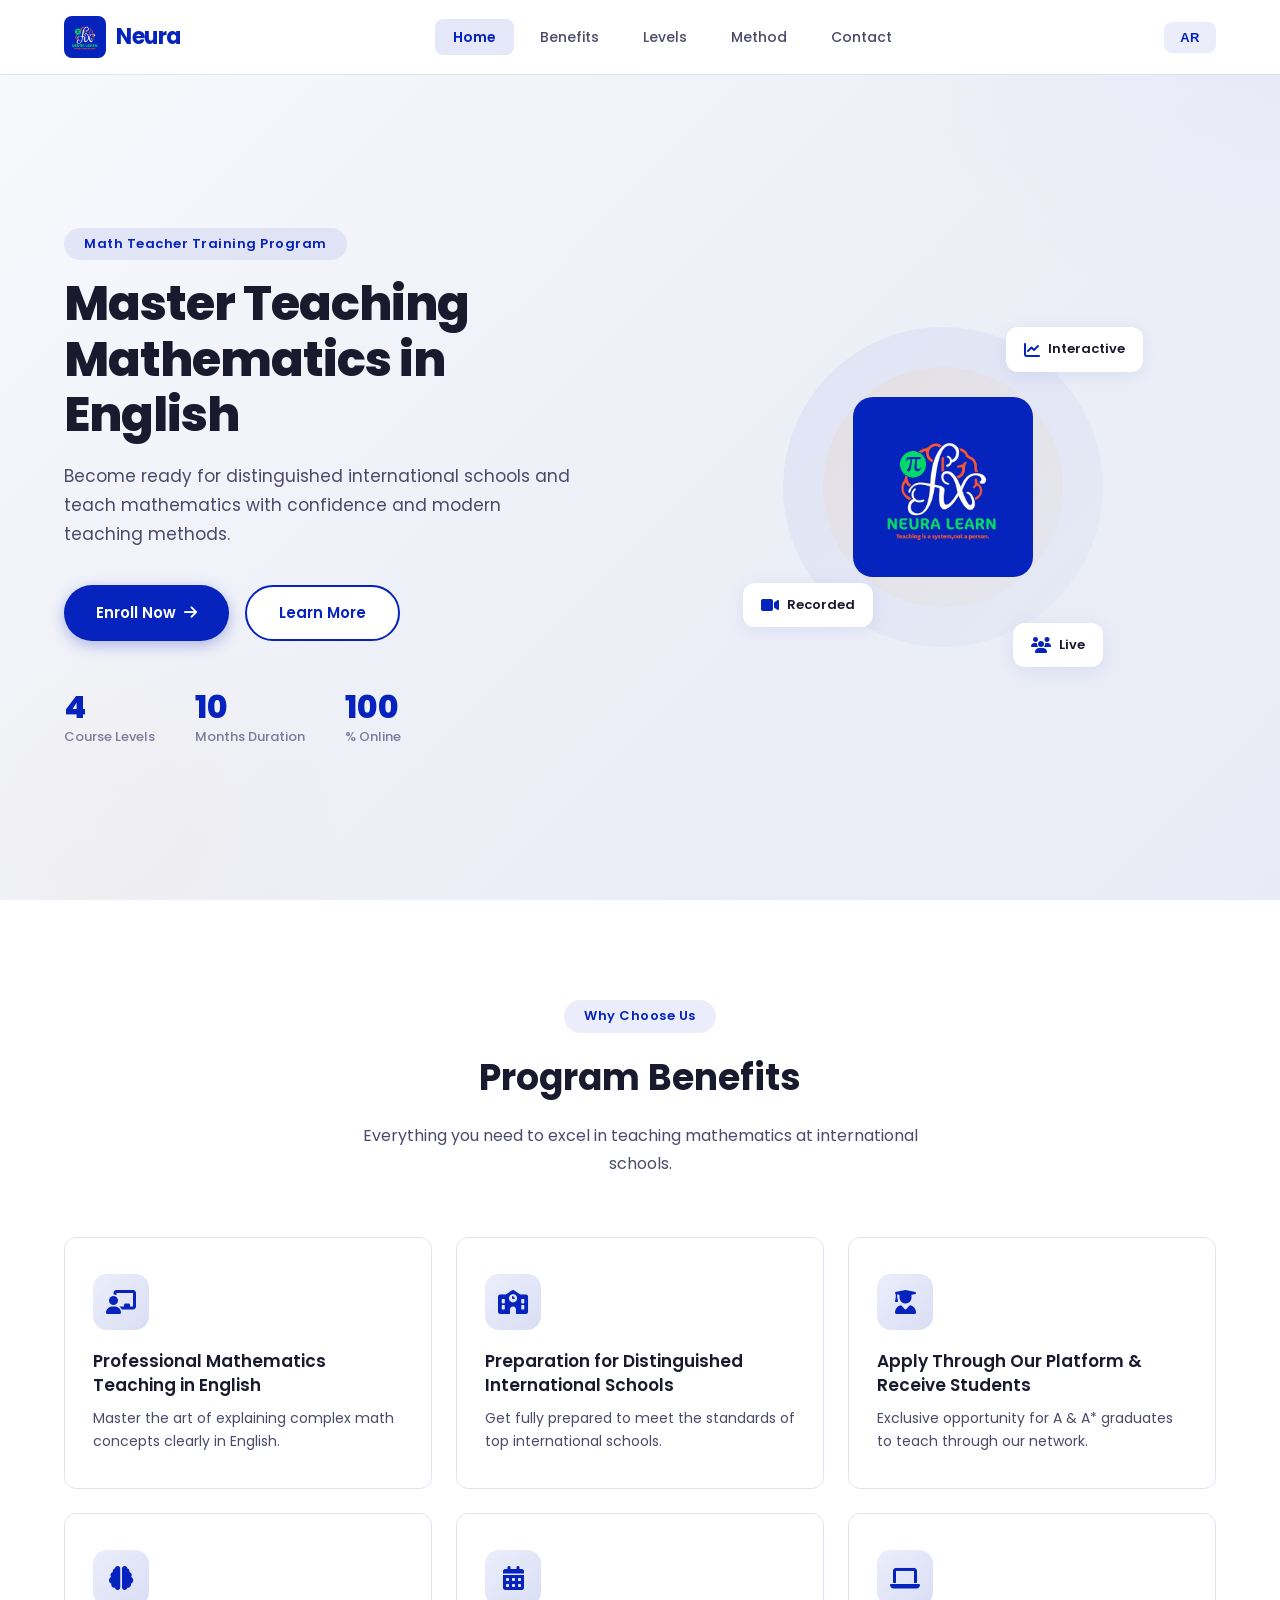
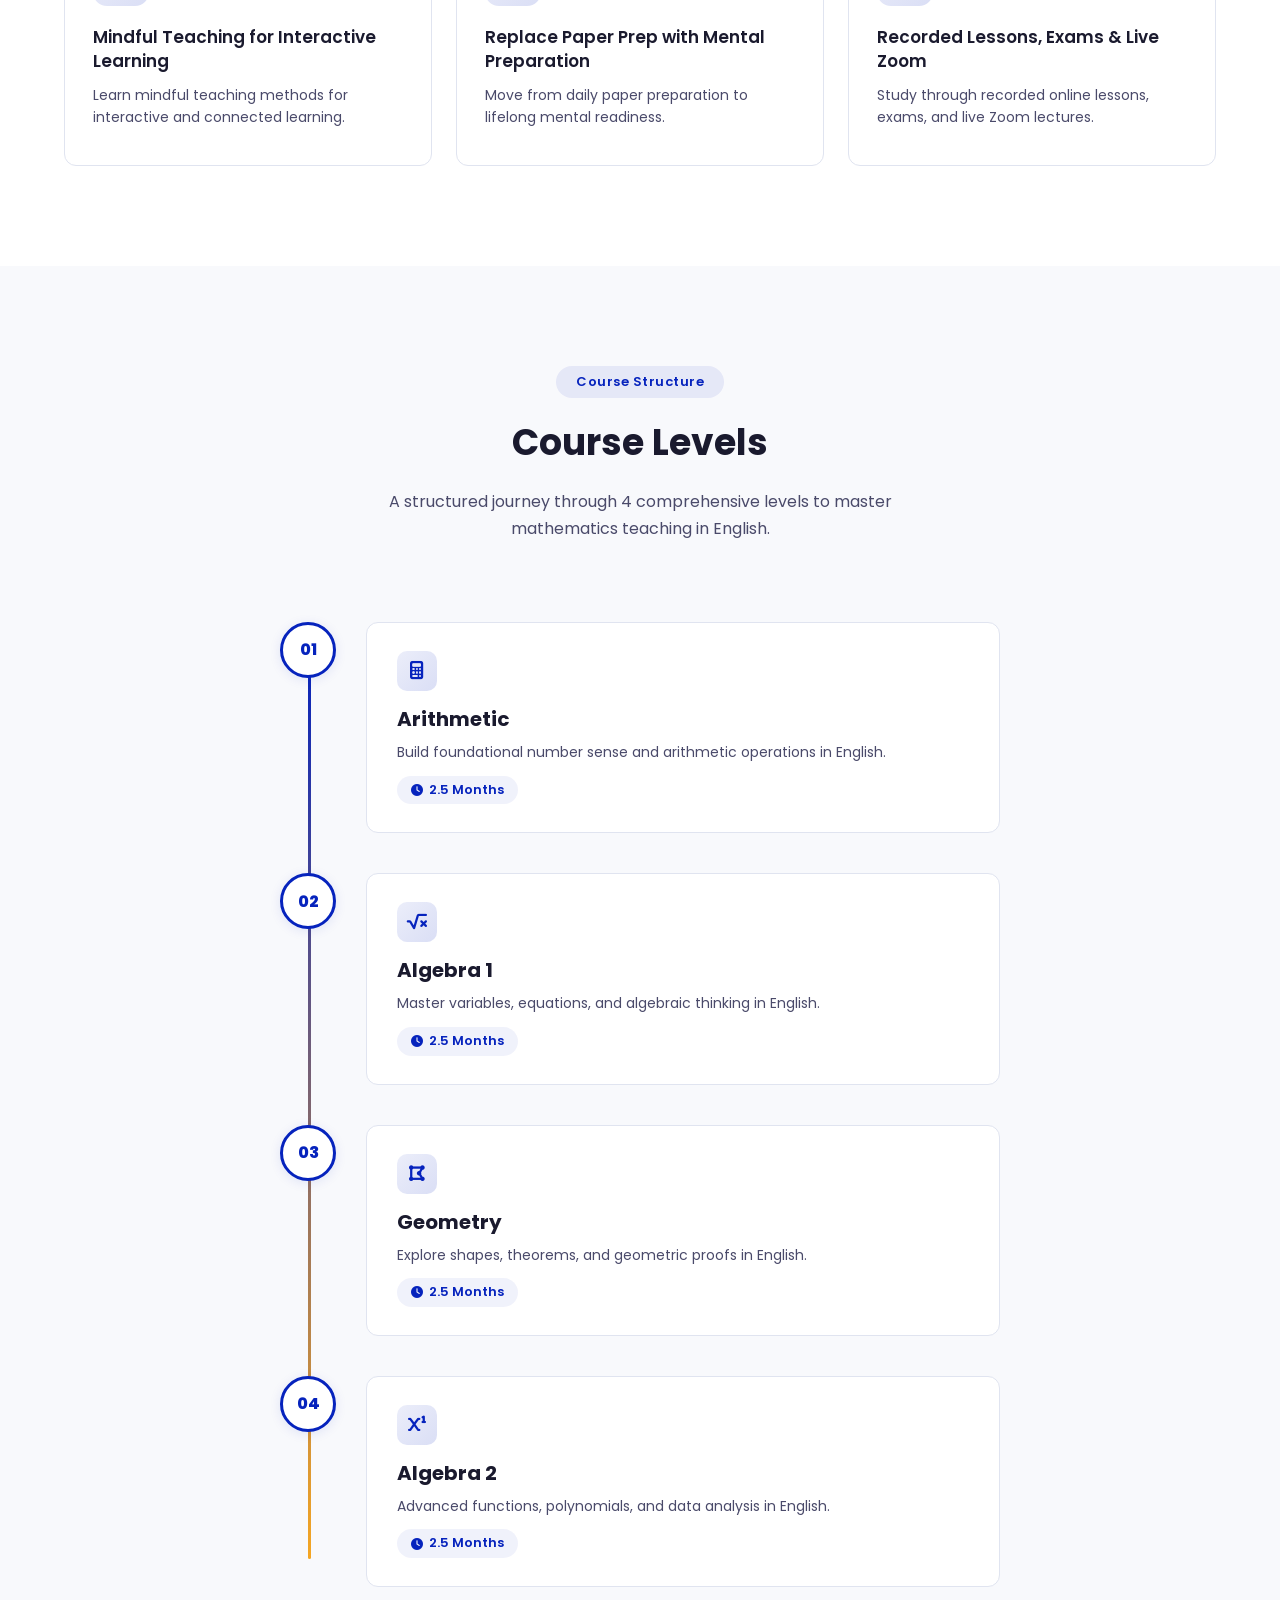
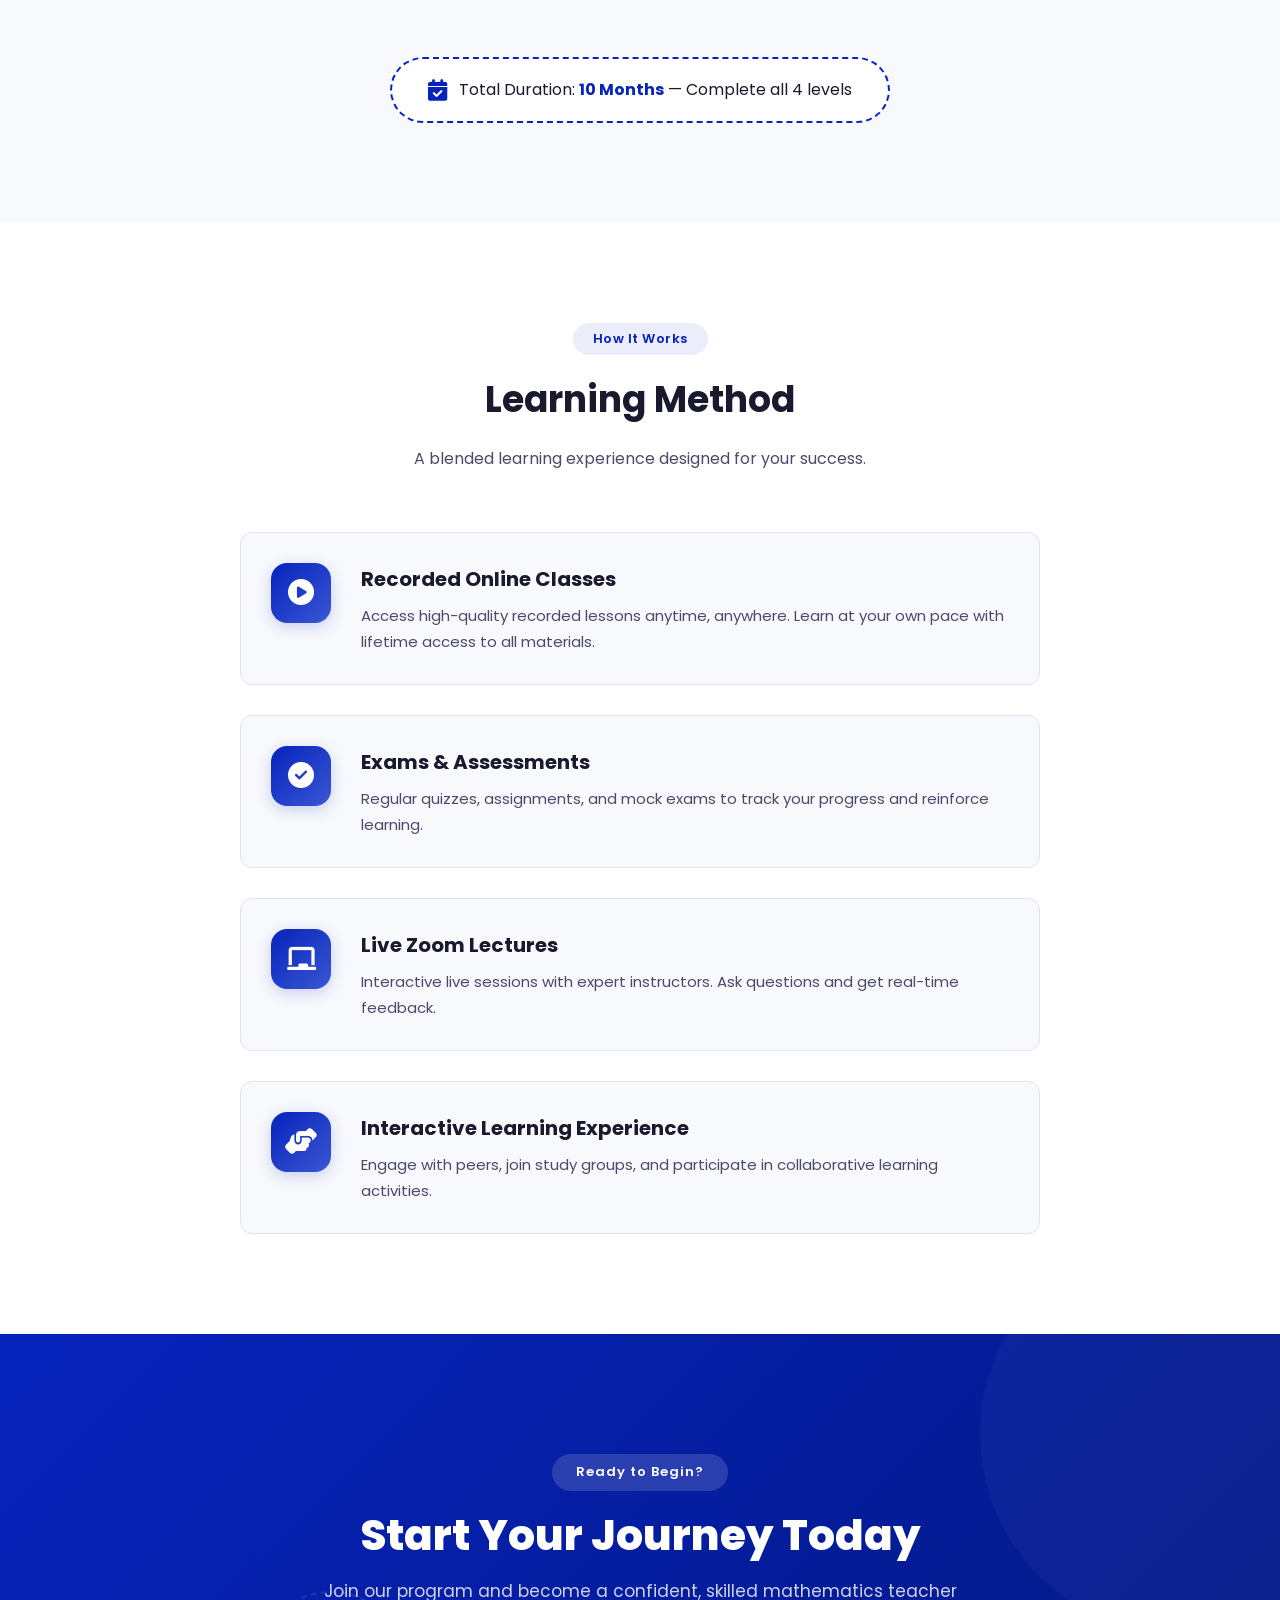
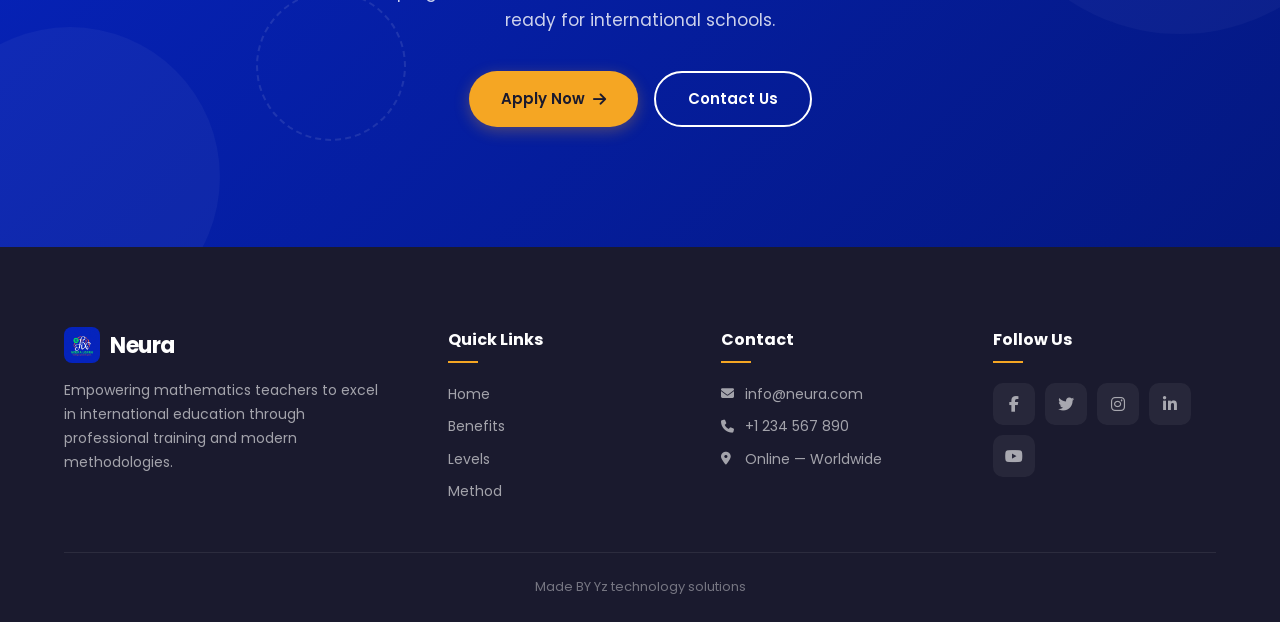
==== index.html @ 3b9a9324 "first commit" ====
<!DOCTYPE html>
<html lang="en" dir="ltr">
<head>
  <meta charset="UTF-8">
  <meta name="viewport" content="width=device-width, initial-scale=1.0">
  <meta name="description" content="Neura - Master Teaching Mathematics in English. Join our professional training program for mathematics teachers.">
  <title>Neura — Master Teaching Mathematics in English</title>
  <link rel="icon" href="images/logo_with_background.jpeg" type="image/jpeg">

  <link rel="stylesheet" href="https://cdnjs.cloudflare.com/ajax/libs/font-awesome/6.5.1/css/all.min.css">
  <link rel="stylesheet" href="css/style.css">
  <link rel="stylesheet" href="navbar/navbar.css">
  <link rel="stylesheet" href="hero/hero.css">
  <link rel="stylesheet" href="benefits/benefits.css">
  <link rel="stylesheet" href="levels/levels.css">
  <link rel="stylesheet" href="method/method.css">
  <link rel="stylesheet" href="cta/cta.css">
  <link rel="stylesheet" href="footer/footer.css">
</head>
<body>
  <div id="section-navbar"></div>
  <div id="section-hero"></div>
  <div id="section-benefits"></div>
  <div id="section-levels"></div>
  <div id="section-method"></div>
  <div id="section-cta"></div>
  <div id="section-footer"></div>

  <script src="navbar/navbar.js"></script>
  <script src="hero/hero.js"></script>
  <script src="benefits/benefits.js"></script>
  <script src="levels/levels.js"></script>
  <script src="method/method.js"></script>
  <script src="cta/cta.js"></script>
  <script src="footer/footer.js"></script>
  <script src="js/script.js"></script>
</body>
</html>
---- css/style.css ----
@import url('https://fonts.googleapis.com/css2?family=Poppins:wght@300;400;500;600;700;800&family=Tajawal:wght@300;400;500;700;800&display=swap');

:root {
  --primary: #0623bd;
  --primary-light: #3a57d4;
  --primary-dark: #041880;
  --accent: #f5a623;
  --accent-hover: #e09515;
  --white: #ffffff;
  --bg-light: #f8f9fc;
  --bg-section: #f0f2f8;
  --text-dark: #1a1a2e;
  --text-gray: #4a4a6a;
  --text-light: #7a7a9a;
  --border: #e0e4f0;
  --shadow: 0 4px 20px rgba(6, 35, 189, 0.08);
  --shadow-hover: 0 8px 40px rgba(6, 35, 189, 0.15);
  --radius: 12px;
  --radius-lg: 20px;
  --transition: 0.3s cubic-bezier(0.4, 0, 0.2, 1);
  --max-width: 1200px;
  --nav-height: 75px;
}

*, *::before, *::after {
  margin: 0;
  padding: 0;
  box-sizing: border-box;
}

html {
  scroll-behavior: smooth;
  scroll-padding-top: var(--nav-height);
}

body {
  font-family: 'Poppins', 'Tajawal', sans-serif;
  color: var(--text-dark);
  background: var(--white);
  line-height: 1.6;
  overflow-x: hidden;
}

body.lang-arabic {
  font-family: 'Tajawal', 'Poppins', sans-serif;
}

a {
  text-decoration: none;
  color: inherit;
  transition: var(--transition);
}

img {
  max-width: 100%;
  height: auto;
  display: block;
}

ul { list-style: none; }

.container {
  width: 100%;
  max-width: var(--max-width);
  margin: 0 auto;
  padding: 0 24px;
}

.section-padding {
  padding: 100px 0;
}

body:not(.lang-arabic) .lang-ar {
  display: none !important;
}
body.lang-arabic .lang-en {
  display: none !important;
}
body.lang-arabic {
  font-family: 'Tajawal', 'Poppins', sans-serif;
}
body.lang-arabic .lang-en {
  display: none !important;
}

.btn {
  display: inline-flex;
  align-items: center;
  justify-content: center;
  gap: 8px;
  padding: 14px 32px;
  border-radius: 50px;
  font-weight: 600;
  font-size: 15px;
  border: none;
  cursor: pointer;
  transition: var(--transition);
  white-space: nowrap;
}

body.lang-arabic .btn {
  font-family: 'Tajawal', sans-serif;
}

.btn-primary {
  background: var(--primary);
  color: var(--white);
  box-shadow: 0 4px 15px rgba(6, 35, 189, 0.3);
}

.btn-primary:hover {
  background: var(--primary-dark);
  transform: translateY(-2px);
  box-shadow: 0 6px 25px rgba(6, 35, 189, 0.4);
}

.btn-secondary {
  background: var(--white);
  color: var(--primary);
  border: 2px solid var(--primary);
}

.btn-secondary:hover {
  background: var(--primary);
  color: var(--white);
  transform: translateY(-2px);
}

.btn-accent {
  background: var(--accent);
  color: var(--text-dark);
  box-shadow: 0 4px 15px rgba(245, 166, 35, 0.3);
}

.btn-accent:hover {
  background: var(--accent-hover);
  transform: translateY(-2px);
  box-shadow: 0 6px 25px rgba(245, 166, 35, 0.4);
}

.btn-outline-white {
  background: transparent;
  color: var(--white);
  border: 2px solid var(--white);
}

.btn-outline-white:hover {
  background: var(--white);
  color: var(--primary);
}

.section-header {
  text-align: center;
  margin-bottom: 60px;
}

.section-header h2 {
  font-size: 36px;
  font-weight: 700;
  color: var(--text-dark);
  margin-bottom: 16px;
}

body.lang-arabic .section-header h2 {
  font-family: 'Tajawal', sans-serif;
  font-weight: 700;
}

.section-header p {
  font-size: 16px;
  color: var(--text-gray);
  max-width: 600px;
  margin: 0 auto;
  line-height: 1.7;
}

.section-badge {
  display: inline-block;
  background: rgba(6, 35, 189, 0.08);
  color: var(--primary);
  padding: 6px 20px;
  border-radius: 50px;
  font-size: 13px;
  font-weight: 600;
  margin-bottom: 16px;
  letter-spacing: 0.5px;
}

body.lang-arabic .section-badge {
  letter-spacing: 0;
}

@keyframes fadeInUp {
  from { opacity: 0; transform: translateY(40px); }
  to { opacity: 1; transform: translateY(0); }
}

@keyframes fadeInLeft {
  from { opacity: 0; transform: translateX(-40px); }
  to { opacity: 1; transform: translateX(0); }
}

@keyframes fadeInRight {
  from { opacity: 0; transform: translateX(40px); }
  to { opacity: 1; transform: translateX(0); }
}

@keyframes scaleIn {
  from { opacity: 0; transform: scale(0.9); }
  to { opacity: 1; transform: scale(1); }
}

@keyframes floatUp {
  0%, 100% { transform: translateY(0); }
  50% { transform: translateY(-15px); }
}

[data-animate] {
  opacity: 0;
  transform: translateY(40px);
  transition: opacity 0.6s ease, transform 0.6s ease;
}

[data-animate].visible {
  opacity: 1;
  transform: translateY(0);
}

[data-animate="fade-left"] {
  transform: translateX(-40px);
}

[data-animate="fade-left"].visible {
  transform: translateX(0);
}

[data-animate="fade-right"] {
  transform: translateX(40px);
}

[data-animate="fade-right"].visible {
  transform: translateX(0);
}

[data-animate="scale"] {
  transform: scale(0.9);
}

[data-animate="scale"].visible {
  transform: scale(1);
}

body.lang-arabic {
  text-align: right;
}

body.lang-arabic .section-header p {
  margin: 0 auto;
}

@media (max-width: 768px) {
  .section-padding { padding: 70px 0; }
  .section-header { margin-bottom: 40px; }
  .section-header h2 { font-size: 28px; }
  .section-header p { font-size: 14px; }
  .container { padding: 0 20px; }
  .btn { padding: 12px 24px; font-size: 14px; }
}

@media (max-width: 480px) {
  .section-padding { padding: 50px 0; }
  .section-header h2 { font-size: 24px; }
  .section-header { margin-bottom: 30px; }
  .container { padding: 0 16px; }
}
---- navbar/navbar.css ----
.navbar {
  position: fixed;
  top: 0;
  left: 0;
  right: 0;
  height: var(--nav-height);
  background: rgba(255, 255, 255, 0.97);
  backdrop-filter: blur(10px);
  -webkit-backdrop-filter: blur(10px);
  border-bottom: 1px solid var(--border);
  z-index: 1000;
  transition: var(--transition);
}

.navbar.scrolled {
  box-shadow: 0 2px 20px rgba(6, 35, 189, 0.08);
}

.nav-container {
  display: flex;
  align-items: center;
  justify-content: space-between;
  height: 100%;
}

.nav-logo {
  display: flex;
  align-items: center;
  gap: 10px;
  text-decoration: none;
}

.nav-logo-img {
  height: 42px;
  width: auto;
  border-radius: 8px;
}

.nav-logo-text {
  font-size: 22px;
  font-weight: 700;
  color: var(--primary);
  letter-spacing: -0.5px;
}

body.lang-arabic .nav-logo-text {
  font-family: 'Tajawal', sans-serif;
  font-weight: 800;
  letter-spacing: 0;
}

.nav-links {
  display: flex;
  align-items: center;
  gap: 8px;
}

.nav-links a {
  padding: 8px 18px;
  border-radius: 8px;
  font-size: 14px;
  font-weight: 500;
  color: var(--text-gray);
  transition: var(--transition);
}

.nav-links a:hover {
  color: var(--primary);
  background: rgba(6, 35, 189, 0.06);
}

.nav-links a.active {
  color: var(--primary);
  background: rgba(6, 35, 189, 0.1);
  font-weight: 600;
}

.nav-actions {
  display: flex;
  align-items: center;
  gap: 12px;
}

.lang-btn {
  background: rgba(6, 35, 189, 0.08);
  border: none;
  padding: 8px 16px;
  border-radius: 8px;
  font-size: 13px;
  font-weight: 700;
  color: var(--primary);
  cursor: pointer;
  transition: var(--transition);
  letter-spacing: 0.5px;
}

.lang-btn:hover {
  background: rgba(6, 35, 189, 0.15);
  transform: scale(1.05);
}

.hamburger {
  display: none;
  flex-direction: column;
  gap: 5px;
  background: none;
  border: none;
  cursor: pointer;
  padding: 8px;
}

.hamburger span {
  display: block;
  width: 24px;
  height: 2.5px;
  background: var(--text-dark);
  border-radius: 2px;
  transition: var(--transition);
}

.hamburger.active span:nth-child(1) {
  transform: rotate(45deg) translate(5px, 5px);
}

.hamburger.active span:nth-child(2) {
  opacity: 0;
}

.hamburger.active span:nth-child(3) {
  transform: rotate(-45deg) translate(5px, -5px);
}

.nav-lang-mobile {
  display: none;
}

@media (min-width: 769px) {
  .nav-lang-mobile { display: none !important; }
}

body.no-scroll {
  overflow: hidden;
}

@media (max-width: 768px) {
  .nav-links {
    position: fixed;
    top: var(--nav-height);
    left: 0;
    right: 0;
    bottom: 0;
    background: rgba(255, 255, 255, 0.98);
    backdrop-filter: blur(20px);
    flex-direction: column;
    justify-content: flex-start;
    padding: 40px 24px;
    gap: 4px;
    transform: translateX(100%);
    opacity: 0;
    transition: transform 0.4s ease, opacity 0.4s ease;
    z-index: 999;
  }

  body.lang-arabic .nav-links {
    transform: translateX(-100%);
  }

  .nav-links.active {
    transform: translateX(0);
    opacity: 1;
  }

  .nav-links a {
    font-size: 18px;
    padding: 14px 20px;
    width: 100%;
    text-align: center;
    border-radius: 12px;
  }

  body.lang-arabic .nav-links a {
    text-align: center;
  }

  .hamburger {
    display: flex;
  }

  .nav-lang-mobile {
    display: block;
    margin-top: 20px;
    width: 100%;
    text-align: center;
  }

  .nav-lang-mobile .lang-btn {
    width: 80px;
    padding: 12px;
    font-size: 15px;
  }

  .nav-actions > .lang-btn {
    display: none;
  }
}

@media (max-width: 480px) {
  .nav-logo-img {
    height: 34px;
    border-radius: 6px;
  }

  .nav-logo-text {
    font-size: 18px;
  }
}
---- hero/hero.css ----
.hero {
  min-height: 100vh;
  display: flex;
  align-items: center;
  padding-top: var(--nav-height);
  background: linear-gradient(135deg, #f8f9fc 0%, #eef0f8 50%, #e8ebf5 100%);
  position: relative;
  overflow: hidden;
}

.hero::before {
  content: '';
  position: absolute;
  top: -50%;
  right: -30%;
  width: 800px;
  height: 800px;
  background: radial-gradient(circle, rgba(6, 35, 189, 0.03) 0%, transparent 70%);
  border-radius: 50%;
  pointer-events: none;
}

.hero::after {
  content: '';
  position: absolute;
  bottom: -20%;
  left: -10%;
  width: 500px;
  height: 500px;
  background: radial-gradient(circle, rgba(245, 166, 35, 0.04) 0%, transparent 70%);
  border-radius: 50%;
  pointer-events: none;
}

.hero-container {
  display: grid;
  grid-template-columns: 1fr 1fr;
  gap: 60px;
  align-items: center;
  position: relative;
  z-index: 1;
}

.hero-content {
  padding: 40px 0;
}

.hero-title {
  font-size: 48px;
  font-weight: 800;
  line-height: 1.15;
  color: var(--text-dark);
  margin-bottom: 20px;
  letter-spacing: -1px;
}

body.lang-arabic .hero-title {
  font-family: 'Tajawal', sans-serif;
  font-weight: 800;
  letter-spacing: 0;
  line-height: 1.3;
}

.hero-subtitle {
  font-size: 17px;
  line-height: 1.7;
  color: var(--text-gray);
  margin-bottom: 36px;
  max-width: 520px;
}

body.lang-arabic .hero-subtitle {
  font-family: 'Tajawal', sans-serif;
}

.hero-buttons {
  display: flex;
  gap: 16px;
  flex-wrap: wrap;
  margin-bottom: 50px;
}

.hero-stats {
  display: flex;
  gap: 40px;
}

.hero-stat {
  display: flex;
  flex-direction: column;
}

.hero-stat-number {
  font-size: 32px;
  font-weight: 800;
  color: var(--primary);
  line-height: 1;
}

.hero-stat-label {
  font-size: 13px;
  color: var(--text-light);
  margin-top: 4px;
  font-weight: 500;
}

.hero-visual {
  display: flex;
  justify-content: center;
  align-items: center;
}

.hero-image-wrapper {
  position: relative;
  width: 400px;
  height: 400px;
  display: flex;
  align-items: center;
  justify-content: center;
}

.hero-main-logo {
  width: 180px;
  height: auto;
  animation: floatUp 5s ease-in-out infinite;
  z-index: 2;
  position: relative;
  border-radius: 20px;
}

.hero-shape {
  position: absolute;
  border-radius: 50%;
  z-index: 1;
}

.hero-shape-1 {
  width: 320px;
  height: 320px;
  background: linear-gradient(135deg, rgba(6, 35, 189, 0.06), rgba(6, 35, 189, 0.02));
  animation: floatUp 6s ease-in-out infinite;
}

.hero-shape-2 {
  width: 240px;
  height: 240px;
  background: linear-gradient(135deg, rgba(245, 166, 35, 0.08), rgba(245, 166, 35, 0.03));
  animation: floatUp 7s ease-in-out infinite 0.5s;
}

.hero-shape-3 {
  width: 160px;
  height: 160px;
  border: 2px dashed rgba(6, 35, 189, 0.1);
  animation: floatUp 8s ease-in-out infinite 1s;
}

.hero-card {
  position: absolute;
  background: var(--white);
  padding: 12px 18px;
  border-radius: 12px;
  box-shadow: 0 4px 20px rgba(6, 35, 189, 0.08);
  display: flex;
  align-items: center;
  gap: 8px;
  font-size: 13px;
  font-weight: 600;
  color: var(--text-dark);
  animation: floatUp 4s ease-in-out infinite;
  z-index: 3;
  white-space: nowrap;
}

.hero-card i {
  font-size: 16px;
  color: var(--primary);
}

.hero-card-1 {
  top: 10%;
  right: 0;
  animation-delay: 0s;
}

.hero-card-2 {
  bottom: 15%;
  left: 0;
  animation-delay: 0.8s;
}

.hero-card-3 {
  bottom: 5%;
  right: 10%;
  animation-delay: 1.6s;
}

body.lang-arabic .hero-card-1 {
  right: auto;
  left: 0;
}

body.lang-arabic .hero-card-2 {
  left: auto;
  right: 0;
}

body.lang-arabic .hero-card-3 {
  right: auto;
  left: 10%;
}

@media (max-width: 1024px) {
  .hero-title { font-size: 40px; }
  .hero-container { gap: 40px; }
  .hero-image-wrapper { width: 320px; height: 320px; }
  .hero-main-logo { width: 140px; border-radius: 16px; }
  .hero-shape-1 { width: 260px; height: 260px; }
  .hero-shape-2 { width: 200px; height: 200px; }
}

@media (max-width: 768px) {
  .hero-container {
    grid-template-columns: 1fr;
    text-align: center;
    gap: 30px;
    padding-top: 30px;
  }

  body.lang-arabic .hero-container {
    text-align: center;
  }

  .hero-content { padding: 20px 0; }

  .hero-title {
    font-size: 32px;
  }

  .hero-subtitle {
    max-width: 100%;
    font-size: 15px;
  }

  .hero-buttons {
    justify-content: center;
  }

  .hero-stats {
    justify-content: center;
    gap: 30px;
  }

  .hero-visual {
    order: -1;
  }

  .hero-image-wrapper {
    width: 260px;
    height: 260px;
  }

  .hero-main-logo {
    width: 100px;
    border-radius: 14px;
  }

  .hero-shape-1 { width: 220px; height: 220px; }
  .hero-shape-2 { width: 160px; height: 160px; }
  .hero-shape-3 { width: 120px; height: 120px; }

  .hero-card { font-size: 11px; padding: 8px 14px; }
  .hero-card-1 { top: 5%; right: -10px; }
  .hero-card-2 { bottom: 10%; left: -10px; }
  .hero-card-3 { bottom: 0; right: 5%; }

  body.lang-arabic .hero-card-1 { right: auto; left: -10px; }
  body.lang-arabic .hero-card-2 { left: auto; right: -10px; }
}

@media (max-width: 480px) {
  .hero-title { font-size: 26px; }
  .hero-subtitle { font-size: 14px; }
  .hero-buttons { flex-direction: column; align-items: center; }
  .hero-buttons .btn { width: 100%; max-width: 280px; }
  .hero-stats { gap: 20px; }
  .hero-stat-number { font-size: 24px; }
  .hero-stat-label { font-size: 11px; }
  .hero-image-wrapper { width: 200px; height: 200px; }
  .hero-main-logo { width: 80px; border-radius: 12px; }
  .hero-shape-1 { width: 170px; height: 170px; }
  .hero-shape-2 { width: 130px; height: 130px; }
  .hero-card { display: none; }
}
---- benefits/benefits.css ----
.benefits {
  background: var(--white);
  position: relative;
}

.benefits-grid {
  display: grid;
  grid-template-columns: repeat(3, 1fr);
  gap: 24px;
}

.benefit-card {
  background: var(--white);
  border: 1px solid var(--border);
  border-radius: var(--radius);
  padding: 36px 28px;
  transition: var(--transition);
  position: relative;
  overflow: hidden;
}

.benefit-card::before {
  content: '';
  position: absolute;
  top: 0;
  left: 0;
  right: 0;
  height: 3px;
  background: linear-gradient(90deg, var(--primary), var(--accent));
  transform: scaleX(0);
  transform-origin: left;
  transition: transform 0.4s ease;
}

body.lang-arabic .benefit-card::before {
  transform-origin: right;
}

.benefit-card:hover::before {
  transform: scaleX(1);
}

.benefit-card:hover {
  transform: translateY(-6px);
  box-shadow: var(--shadow-hover);
  border-color: transparent;
}

.benefit-icon {
  width: 56px;
  height: 56px;
  background: linear-gradient(135deg, rgba(6, 35, 189, 0.08), rgba(6, 35, 189, 0.15));
  border-radius: 14px;
  display: flex;
  align-items: center;
  justify-content: center;
  margin-bottom: 20px;
  font-size: 24px;
  color: var(--primary);
  transition: var(--transition);
}

.benefit-card:hover .benefit-icon {
  background: var(--primary);
  color: var(--white);
  transform: scale(1.05) rotate(-5deg);
}

.benefit-card h3 {
  font-size: 17px;
  font-weight: 600;
  color: var(--text-dark);
  margin-bottom: 10px;
  line-height: 1.4;
}

body.lang-arabic .benefit-card h3 {
  font-family: 'Tajawal', sans-serif;
  font-weight: 700;
}

.benefit-card p {
  font-size: 14px;
  line-height: 1.6;
  color: var(--text-gray);
}

body.lang-arabic .benefit-card p {
  font-family: 'Tajawal', sans-serif;
}

@media (max-width: 1024px) {
  .benefits-grid {
    grid-template-columns: repeat(2, 1fr);
  }
}

@media (max-width: 768px) {
  .benefits-grid {
    grid-template-columns: 1fr;
    max-width: 450px;
    margin: 0 auto;
  }

  .benefit-card {
    padding: 28px 22px;
  }
}

@media (max-width: 480px) {
  .benefit-card h3 { font-size: 15px; }
  .benefit-card p { font-size: 13px; }
}
---- levels/levels.css ----
.levels {
  background: var(--bg-light);
  position: relative;
}

.levels-timeline {
  position: relative;
  max-width: 720px;
  margin: 0 auto;
  padding: 20px 0;
}

.levels-timeline::before {
  content: '';
  position: absolute;
  left: 28px;
  top: 48px;
  bottom: 48px;
  width: 3px;
  background: linear-gradient(180deg, var(--primary), var(--accent));
  border-radius: 2px;
  z-index: 1;
}

body.lang-arabic .levels-timeline::before {
  left: auto;
  right: 28px;
}

.level-item {
  display: flex;
  gap: 30px;
  margin-bottom: 40px;
  position: relative;
  align-items: flex-start;
  z-index: 2;
}

.level-item:last-child {
  margin-bottom: 0;
}

.level-number {
  width: 56px;
  height: 56px;
  min-width: 56px;
  background: var(--white);
  border: 3px solid var(--primary);
  border-radius: 50%;
  display: flex;
  align-items: center;
  justify-content: center;
  font-size: 16px;
  font-weight: 800;
  color: var(--primary);
  box-shadow: 0 2px 12px rgba(6, 35, 189, 0.1);
  transition: var(--transition);
  position: relative;
  z-index: 3;
}

.level-item:hover .level-number {
  background: var(--primary);
  color: var(--white);
  box-shadow: 0 0 0 6px rgba(6, 35, 189, 0.1), 0 4px 20px rgba(6, 35, 189, 0.2);
  transform: scale(1.08);
}

.level-content {
  flex: 1;
  background: var(--white);
  border: 1px solid var(--border);
  border-radius: var(--radius);
  padding: 28px 30px;
  transition: var(--transition);
}

.level-content:hover {
  transform: translateY(-3px);
  box-shadow: var(--shadow-hover);
  border-color: transparent;
}

.level-icon {
  width: 40px;
  height: 40px;
  background: linear-gradient(135deg, rgba(6, 35, 189, 0.08), rgba(6, 35, 189, 0.15));
  border-radius: 10px;
  display: flex;
  align-items: center;
  justify-content: center;
  font-size: 18px;
  color: var(--primary);
  margin-bottom: 12px;
}

.level-content h3 {
  font-size: 20px;
  font-weight: 700;
  color: var(--text-dark);
  margin-bottom: 6px;
}

body.lang-arabic .level-content h3 {
  font-family: 'Tajawal', sans-serif;
  font-weight: 700;
}

.level-content p {
  font-size: 14px;
  color: var(--text-gray);
  line-height: 1.6;
  margin-bottom: 12px;
}

body.lang-arabic .level-content p {
  font-family: 'Tajawal', sans-serif;
}

.level-duration {
  display: inline-flex;
  align-items: center;
  gap: 6px;
  background: rgba(6, 35, 189, 0.06);
  padding: 4px 14px;
  border-radius: 50px;
  font-size: 13px;
  font-weight: 600;
  color: var(--primary);
}

.level-duration i {
  font-size: 12px;
}

.levels-total {
  text-align: center;
  margin-top: 50px;
}

.levels-total-inner {
  display: inline-flex;
  align-items: center;
  gap: 12px;
  background: var(--white);
  border: 2px dashed var(--primary);
  padding: 18px 36px;
  border-radius: 50px;
  font-size: 16px;
  color: var(--text-dark);
}

body.lang-arabic .levels-total-inner {
  font-family: 'Tajawal', sans-serif;
}

.levels-total-inner i {
  font-size: 22px;
  color: var(--primary);
}

.levels-total-inner strong {
  color: var(--primary);
}

@media (max-width: 768px) {
  .levels-timeline::before {
    left: 22px;
    top: 42px;
    bottom: 42px;
  }

  body.lang-arabic .levels-timeline::before {
    left: auto;
    right: 22px;
  }

  .level-item {
    gap: 20px;
  }

  .level-number {
    width: 44px;
    height: 44px;
    min-width: 44px;
    font-size: 13px;
  }

  .level-content {
    padding: 20px;
  }

  .level-content h3 {
    font-size: 17px;
  }

  .levels-total-inner {
    padding: 14px 24px;
    font-size: 14px;
    flex-direction: column;
    border-radius: var(--radius);
    text-align: center;
  }
}

@media (max-width: 480px) {
  .levels-timeline {
    max-width: 100%;
  }

  .levels-timeline::before {
    left: 18px;
    top: 38px;
    bottom: 38px;
  }

  body.lang-arabic .levels-timeline::before {
    left: auto;
    right: 18px;
  }

  .level-item {
    gap: 14px;
  }

  .level-number {
    width: 36px;
    height: 36px;
    min-width: 36px;
    font-size: 11px;
    border-width: 2px;
  }

  .level-content {
    padding: 16px;
  }

  .level-content h3 {
    font-size: 15px;
  }

  .level-content p {
    font-size: 13px;
  }

  .level-duration {
    font-size: 12px;
    padding: 3px 12px;
  }
}
---- method/method.css ----
.method {
  background: var(--white);
  position: relative;
}

.method-steps {
  display: flex;
  flex-direction: column;
  gap: 30px;
  max-width: 800px;
  margin: 0 auto;
}

.method-step {
  display: flex;
  align-items: flex-start;
  gap: 30px;
  padding: 30px;
  background: var(--bg-light);
  border-radius: var(--radius);
  border: 1px solid var(--border);
  transition: var(--transition);
}

.method-step:hover {
  transform: translateX(6px);
  box-shadow: var(--shadow);
  border-color: transparent;
}

body.lang-arabic .method-step:hover {
  transform: translateX(-6px);
}

.method-step-icon {
  width: 60px;
  height: 60px;
  min-width: 60px;
  background: linear-gradient(135deg, var(--primary), var(--primary-light));
  border-radius: 16px;
  display: flex;
  align-items: center;
  justify-content: center;
  font-size: 26px;
  color: var(--white);
  position: relative;
  box-shadow: 0 4px 15px rgba(6, 35, 189, 0.2);
}

.method-step-dot {
  display: none;
}

.method-step-content h3 {
  font-size: 20px;
  font-weight: 700;
  color: var(--text-dark);
  margin-bottom: 8px;
}

body.lang-arabic .method-step-content h3 {
  font-family: 'Tajawal', sans-serif;
  font-weight: 700;
}

.method-step-content p {
  font-size: 15px;
  line-height: 1.7;
  color: var(--text-gray);
}

body.lang-arabic .method-step-content p {
  font-family: 'Tajawal', sans-serif;
}

@media (max-width: 768px) {
  .method-step {
    flex-direction: column;
    gap: 16px;
    padding: 24px;
    text-align: center;
  }

  body.lang-arabic .method-step {
    text-align: center;
  }

  .method-step-icon {
    width: 50px;
    height: 50px;
    min-width: 50px;
    font-size: 22px;
    margin: 0 auto;
  }

  .method-step:hover {
    transform: translateY(-4px);
  }

  body.lang-arabic .method-step:hover {
    transform: translateY(-4px);
  }

  .method-step-content h3 {
    font-size: 18px;
  }
}

@media (max-width: 480px) {
  .method-step {
    padding: 20px 16px;
    gap: 12px;
  }

  .method-step-icon {
    width: 44px;
    height: 44px;
    min-width: 44px;
    font-size: 18px;
  }

  .method-step-content h3 {
    font-size: 16px;
  }

  .method-step-content p {
    font-size: 13px;
  }
}
---- cta/cta.css ----
.cta {
  position: relative;
  padding: 120px 0;
  background: linear-gradient(135deg, var(--primary) 0%, var(--primary-dark) 100%);
  overflow: hidden;
}

.cta-container {
  position: relative;
  z-index: 2;
}

.cta-content {
  text-align: center;
  max-width: 650px;
  margin: 0 auto;
}

.cta-badge {
  display: inline-block;
  background: rgba(255, 255, 255, 0.15);
  color: var(--white);
  padding: 8px 24px;
  border-radius: 50px;
  font-size: 13px;
  font-weight: 600;
  margin-bottom: 20px;
  letter-spacing: 1px;
  backdrop-filter: blur(10px);
}

body.lang-arabic .cta-badge {
  font-family: 'Tajawal', sans-serif;
  letter-spacing: 0;
}

.cta-title {
  font-size: 42px;
  font-weight: 800;
  color: var(--white);
  margin-bottom: 16px;
  line-height: 1.2;
}

body.lang-arabic .cta-title {
  font-family: 'Tajawal', sans-serif;
  font-weight: 800;
}

.cta-text {
  font-size: 17px;
  line-height: 1.7;
  color: rgba(255, 255, 255, 0.8);
  margin-bottom: 36px;
}

body.lang-arabic .cta-text {
  font-family: 'Tajawal', sans-serif;
}

.cta-buttons {
  display: flex;
  gap: 16px;
  justify-content: center;
  flex-wrap: wrap;
}

.cta-shapes {
  position: absolute;
  inset: 0;
  pointer-events: none;
  overflow: hidden;
  z-index: 1;
}

.cta-shape {
  position: absolute;
  border-radius: 50%;
}

.cta-shape-1 {
  width: 400px;
  height: 400px;
  background: rgba(255, 255, 255, 0.03);
  top: -100px;
  right: -100px;
  animation: floatUp 8s ease-in-out infinite;
}

.cta-shape-2 {
  width: 300px;
  height: 300px;
  background: rgba(255, 255, 255, 0.04);
  bottom: -80px;
  left: -80px;
  animation: floatUp 10s ease-in-out infinite 1s;
}

.cta-shape-3 {
  width: 150px;
  height: 150px;
  border: 2px dashed rgba(255, 255, 255, 0.1);
  top: 50%;
  left: 20%;
  animation: floatUp 6s ease-in-out infinite 0.5s;
}

@media (max-width: 768px) {
  .cta {
    padding: 80px 0;
  }

  .cta-title {
    font-size: 32px;
  }

  .cta-text {
    font-size: 15px;
  }

  .cta-shape-3 { display: none; }
}

@media (max-width: 480px) {
  .cta {
    padding: 60px 0;
  }

  .cta-title {
    font-size: 26px;
  }

  .cta-text {
    font-size: 14px;
  }

  .cta-buttons {
    flex-direction: column;
    align-items: center;
  }

  .cta-buttons .btn {
    width: 100%;
    max-width: 280px;
  }

  .cta-shape-1,
  .cta-shape-2 {
    display: none;
  }
}
---- footer/footer.css ----
.footer {
  background: var(--text-dark);
  color: rgba(255, 255, 255, 0.85);
  padding: 80px 0 0;
}

.footer-grid {
  display: grid;
  grid-template-columns: 1.5fr 1fr 1fr 1fr;
  gap: 50px;
  padding-bottom: 50px;
  border-bottom: 1px solid rgba(255, 255, 255, 0.08);
}

.footer-logo {
  display: flex;
  align-items: center;
  gap: 10px;
  margin-bottom: 16px;
}

.footer-logo img {
  height: 36px;
  width: auto;
  border-radius: 8px;
}

.footer-logo span {
  font-size: 22px;
  font-weight: 700;
  color: var(--white);
  letter-spacing: -0.5px;
}

body.lang-arabic .footer-logo span {
  font-family: 'Tajawal', sans-serif;
  font-weight: 800;
  letter-spacing: 0;
}

.footer-brand p {
  font-size: 14px;
  line-height: 1.7;
  color: rgba(255, 255, 255, 0.6);
  max-width: 320px;
}

body.lang-arabic .footer-brand p {
  font-family: 'Tajawal', sans-serif;
}

.footer-links-col h4 {
  font-size: 16px;
  font-weight: 700;
  color: var(--white);
  margin-bottom: 20px;
  position: relative;
  padding-bottom: 10px;
}

body.lang-arabic .footer-links-col h4 {
  font-family: 'Tajawal', sans-serif;
}

.footer-links-col h4::after {
  content: '';
  position: absolute;
  bottom: 0;
  left: 0;
  width: 30px;
  height: 2px;
  background: var(--accent);
}

body.lang-arabic .footer-links-col h4::after {
  left: auto;
  right: 0;
}

.footer-links-col ul {
  display: flex;
  flex-direction: column;
  gap: 10px;
}

.footer-links-col ul a {
  font-size: 14px;
  color: rgba(255, 255, 255, 0.6);
  display: flex;
  align-items: center;
  gap: 8px;
  transition: var(--transition);
}

.footer-links-col ul a:hover {
  color: var(--accent);
  transform: translateX(4px);
}

body.lang-arabic .footer-links-col ul a:hover {
  transform: translateX(-4px);
}

.footer-links-col ul a i {
  font-size: 13px;
  width: 16px;
}

.footer-social {
  display: flex;
  gap: 10px;
  flex-wrap: wrap;
}

.social-link {
  width: 42px;
  height: 42px;
  background: rgba(255, 255, 255, 0.06);
  border-radius: 10px;
  display: flex;
  align-items: center;
  justify-content: center;
  color: rgba(255, 255, 255, 0.6);
  font-size: 16px;
  transition: var(--transition);
}

.social-link:hover {
  background: var(--primary);
  color: var(--white);
  transform: translateY(-3px);
}

.footer-bottom {
  padding: 24px 0;
  text-align: center;
  font-size: 13px;
  color: rgba(255, 255, 255, 0.4);
}

@media (max-width: 1024px) {
  .footer-grid {
    grid-template-columns: 1fr 1fr;
    gap: 40px;
  }

  .footer-brand {
    grid-column: 1 / -1;
    text-align: center;
  }

  .footer-brand p {
    max-width: 100%;
  }

  .footer-logo {
    justify-content: center;
  }
}

@media (max-width: 768px) {
  .footer {
    padding: 60px 0 0;
  }

  .footer-grid {
    grid-template-columns: 1fr;
    text-align: center;
    gap: 30px;
  }

  body.lang-arabic .footer-grid {
    text-align: center;
  }

  .footer-links-col h4::after {
    left: 50%;
    transform: translateX(-50%);
  }

  body.lang-arabic .footer-links-col h4::after {
    left: 50%;
    right: auto;
  }

  .footer-links-col ul {
    align-items: center;
  }

  .footer-social {
    justify-content: center;
  }
}

@media (max-width: 480px) {
  .footer {
    padding: 40px 0 0;
  }

  .footer-logo img {
    height: 30px;
    border-radius: 6px;
  }

  .footer-logo span {
    font-size: 18px;
  }

  .footer-links-col ul a {
    font-size: 13px;
  }
}
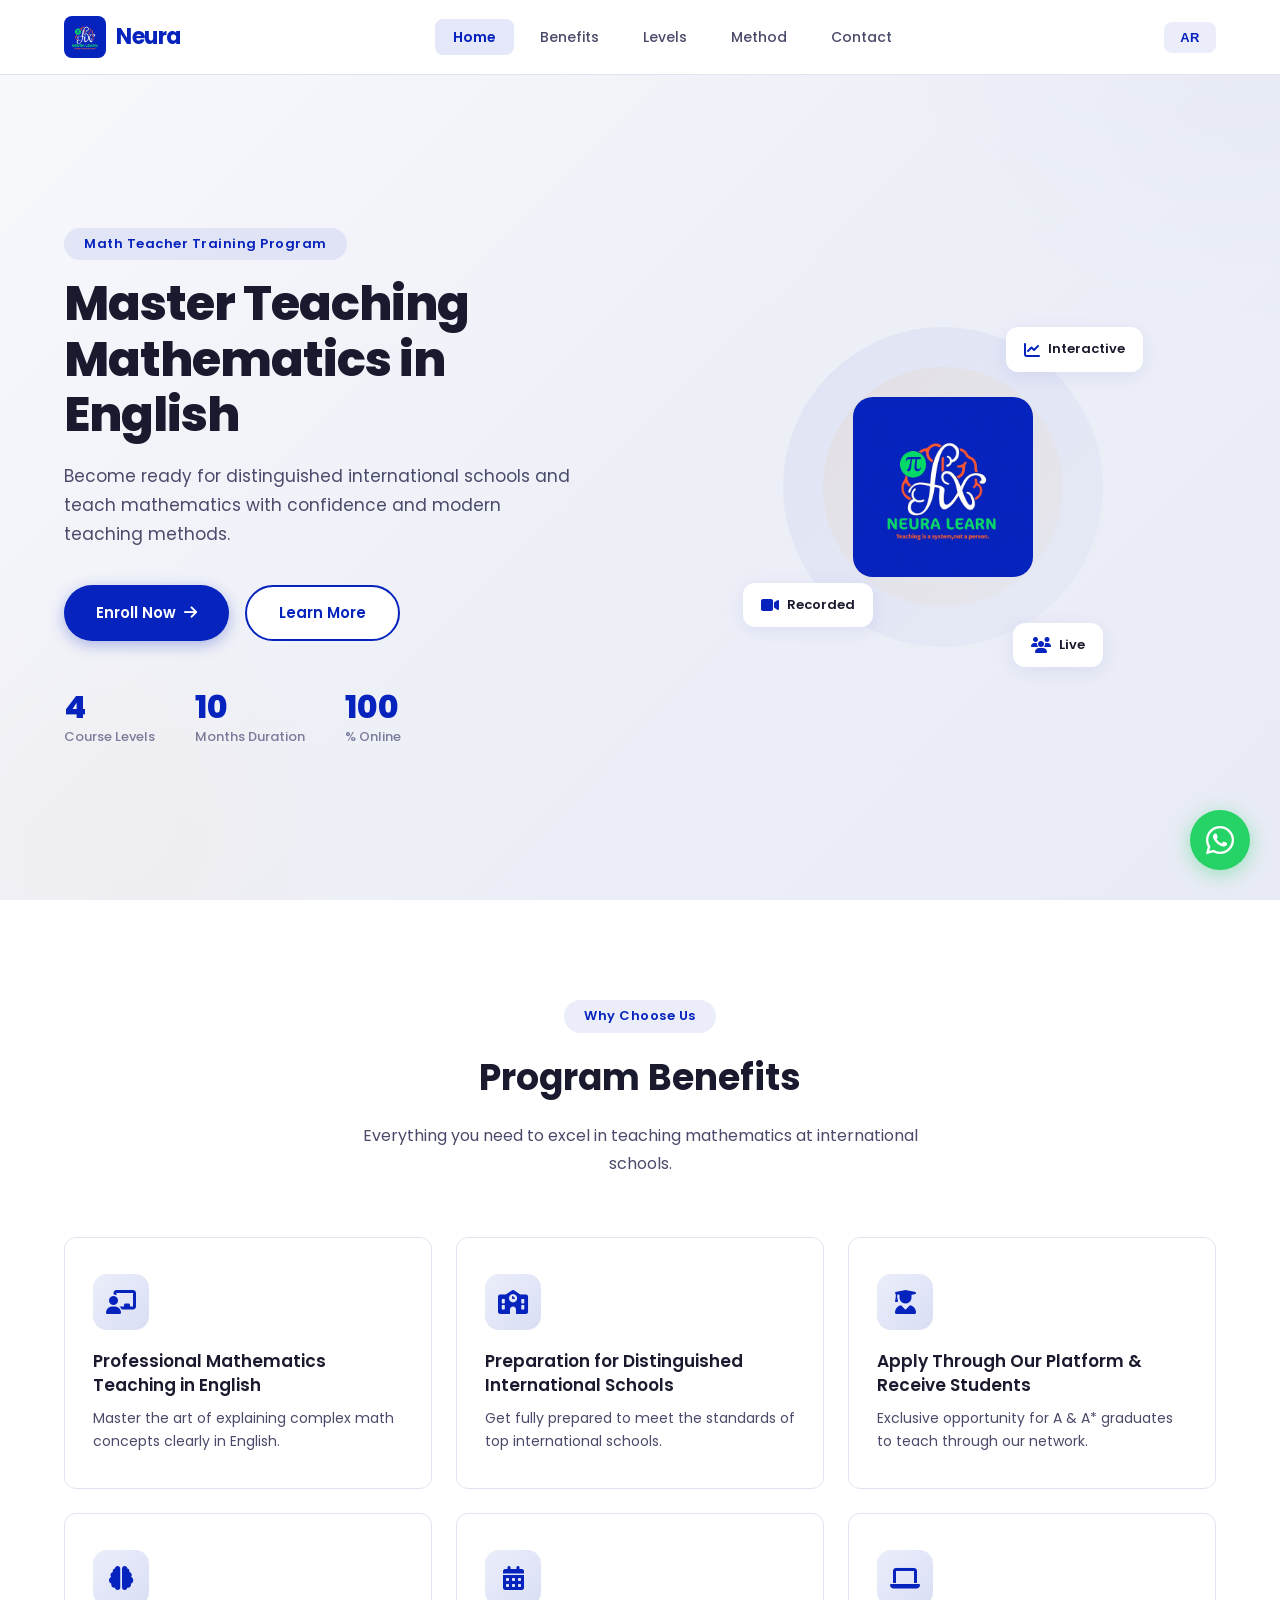
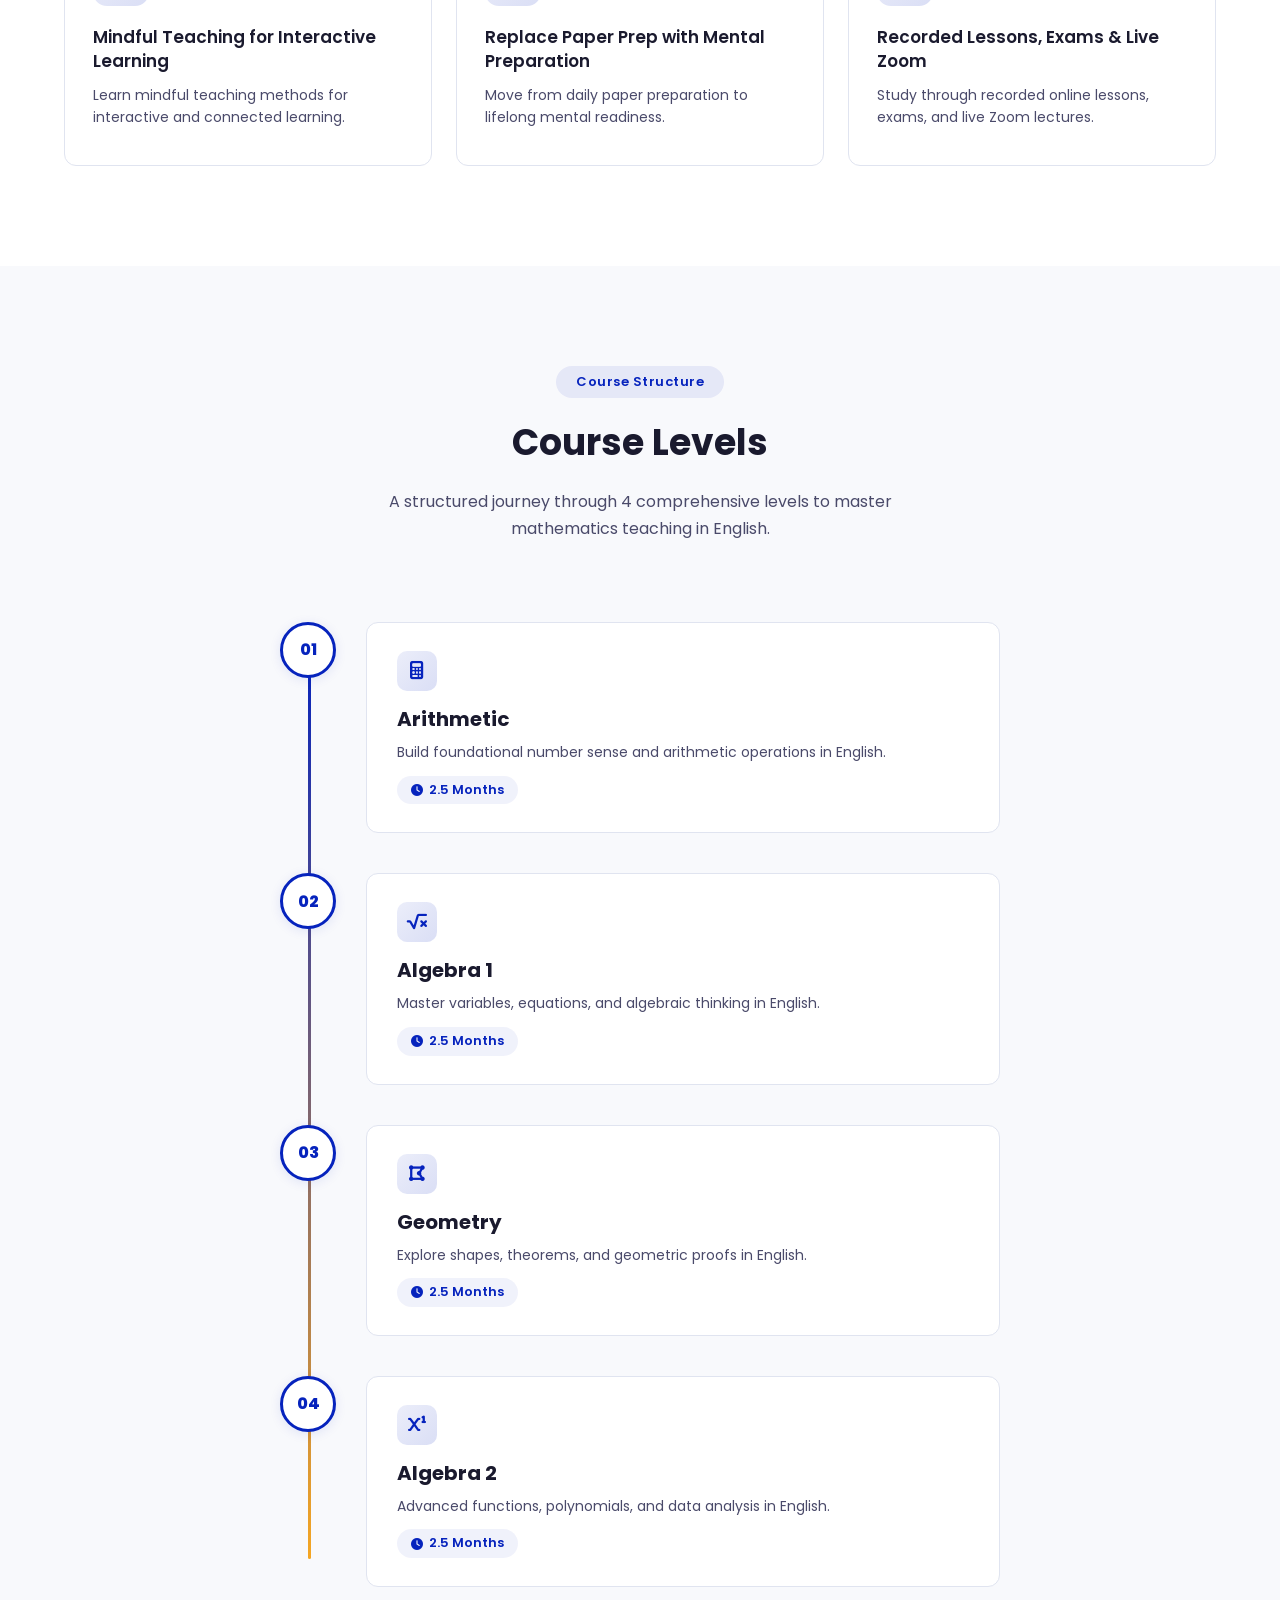
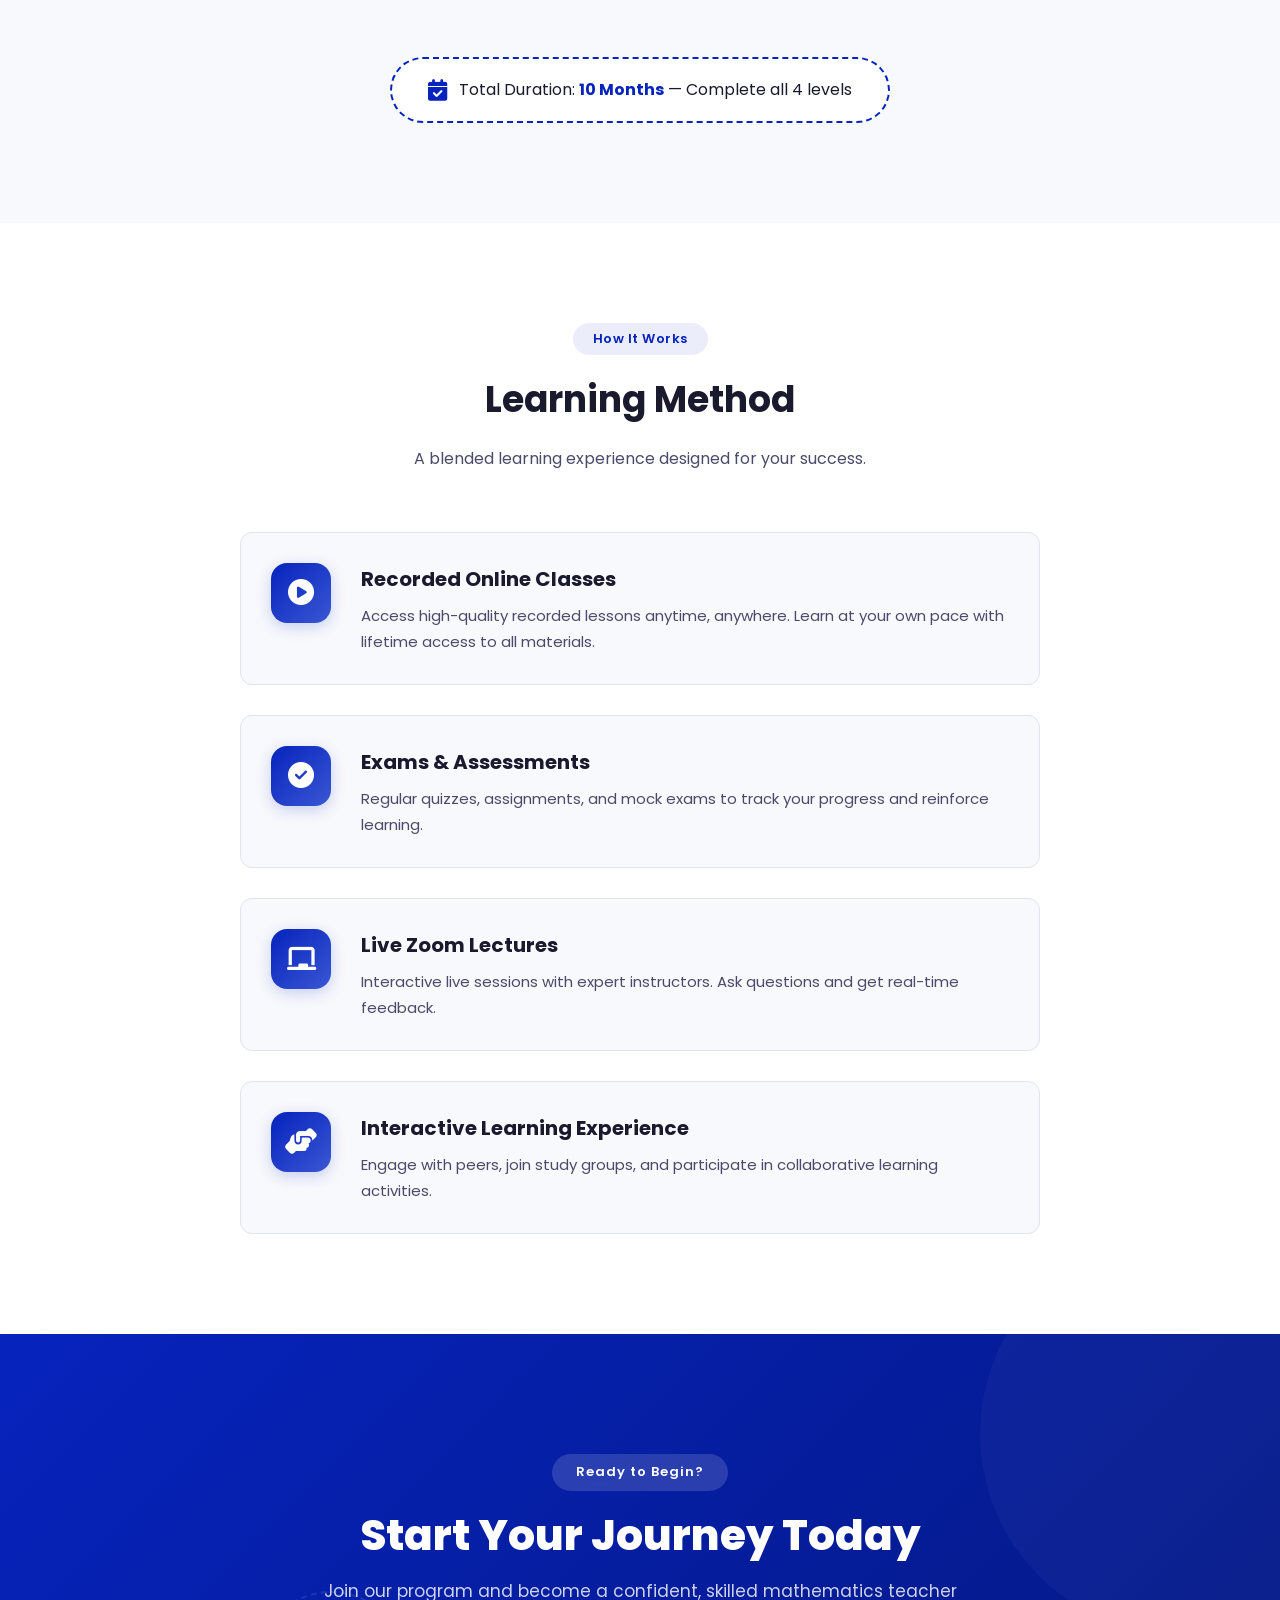
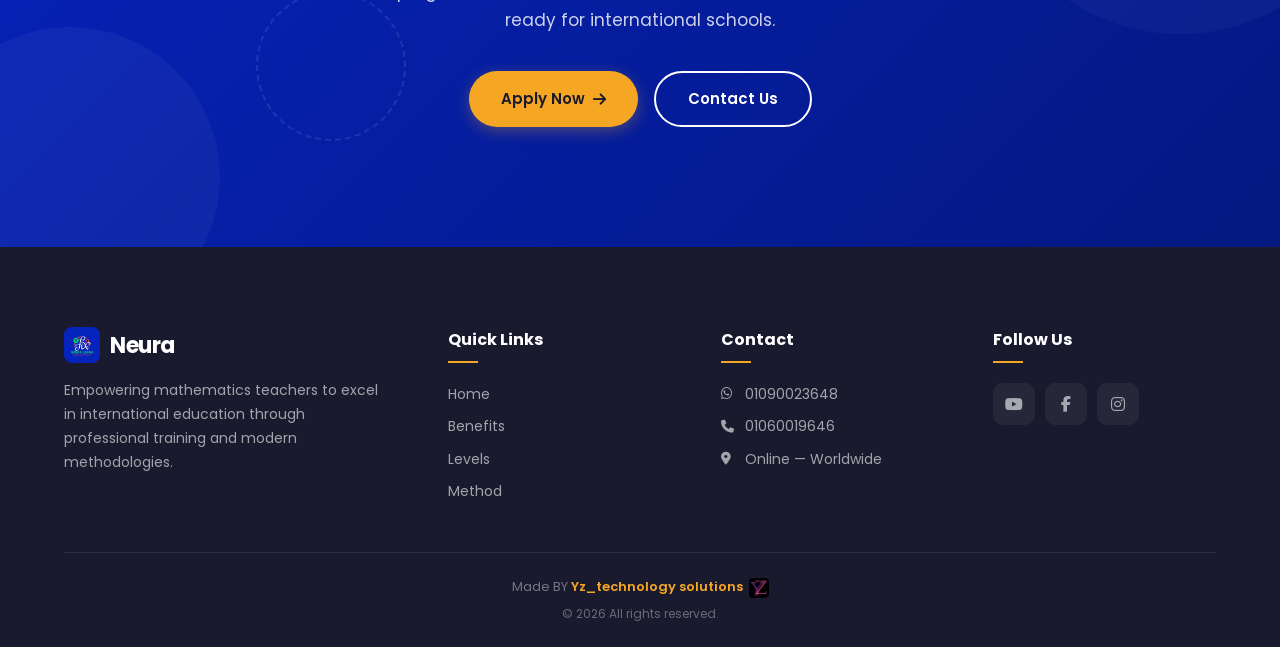
==== commit d77a3264: "adding the contact info detials" ====
--- a/index.html
+++ b/index.html
@@ -26,6 +26,10 @@
   <div id="section-cta"></div>
   <div id="section-footer"></div>
 
+  <a href="https://wa.me/201090023648" target="_blank" class="floating-whatsapp" aria-label="WhatsApp">
+    <i class="fab fa-whatsapp"></i>
+  </a>
+
   <script src="navbar/navbar.js"></script>
   <script src="hero/hero.js"></script>
   <script src="benefits/benefits.js"></script>
--- a/css/style.css
+++ b/css/style.css
@@ -273,3 +273,56 @@
   .section-header { margin-bottom: 30px; }
   .container { padding: 0 16px; }
 }
+
+.floating-whatsapp {
+  position: fixed;
+  bottom: 30px;
+  right: 30px;
+  width: 60px;
+  height: 60px;
+  background: #25D366;
+  border-radius: 50%;
+  display: flex;
+  align-items: center;
+  justify-content: center;
+  box-shadow: 0 4px 20px rgba(37, 211, 102, 0.4);
+  z-index: 1000;
+  transition: var(--transition);
+  animation: pulse-whatsapp 2s infinite;
+}
+
+.floating-whatsapp:hover {
+  transform: scale(1.1);
+  box-shadow: 0 6px 30px rgba(37, 211, 102, 0.6);
+}
+
+.floating-whatsapp i {
+  font-size: 32px;
+  color: white;
+}
+
+body.lang-arabic .floating-whatsapp {
+  right: auto;
+  left: 30px;
+}
+
+@keyframes pulse-whatsapp {
+  0%, 100% { box-shadow: 0 4px 20px rgba(37, 211, 102, 0.4); }
+  50% { box-shadow: 0 4px 30px rgba(37, 211, 102, 0.7); }
+}
+
+@media (max-width: 768px) {
+  .floating-whatsapp {
+    bottom: 20px;
+    right: 20px;
+    width: 55px;
+    height: 55px;
+  }
+  .floating-whatsapp i {
+    font-size: 28px;
+  }
+  body.lang-arabic .floating-whatsapp {
+    right: auto;
+    left: 20px;
+  }
+}
--- a/navbar/navbar.css
+++ b/navbar/navbar.css
@@ -149,8 +149,7 @@
     left: 0;
     right: 0;
     bottom: 0;
-    background: rgba(255, 255, 255, 0.98);
-    backdrop-filter: blur(20px);
+    background: var(--white);
     flex-direction: column;
     justify-content: flex-start;
     padding: 40px 24px;
@@ -176,6 +175,13 @@
     width: 100%;
     text-align: center;
     border-radius: 12px;
+    color: var(--text-dark);
+  }
+
+  .nav-links a.active,
+  .nav-links a:hover {
+    background: var(--primary);
+    color: var(--white);
   }
 
   body.lang-arabic .nav-links a {
--- a/footer/footer.css
+++ b/footer/footer.css
@@ -138,6 +138,43 @@
   color: rgba(255, 255, 255, 0.4);
 }
 
+.footer-brand-link {
+  color: var(--accent);
+  font-weight: 600;
+  text-decoration: none;
+  transition: var(--transition);
+  display: inline-flex;
+  align-items: center;
+  gap: 6px;
+  flex-direction: row-reverse;
+}
+
+body.lang-arabic .footer-brand-link {
+  flex-direction: row;
+}
+
+.footer-brand-link:hover {
+  color: var(--white);
+}
+
+.footer-brand-link:hover .footer-brand-img {
+  filter: brightness(1.2);
+}
+
+.footer-brand-img {
+  width: 20px;
+  height: 20px;
+  border-radius: 4px;
+  object-fit: cover;
+  transition: var(--transition);
+}
+
+.footer-copyright {
+  margin-top: 6px;
+  font-size: 12px;
+  color: rgba(255, 255, 255, 0.35);
+}
+
 @media (max-width: 1024px) {
   .footer-grid {
     grid-template-columns: 1fr 1fr;
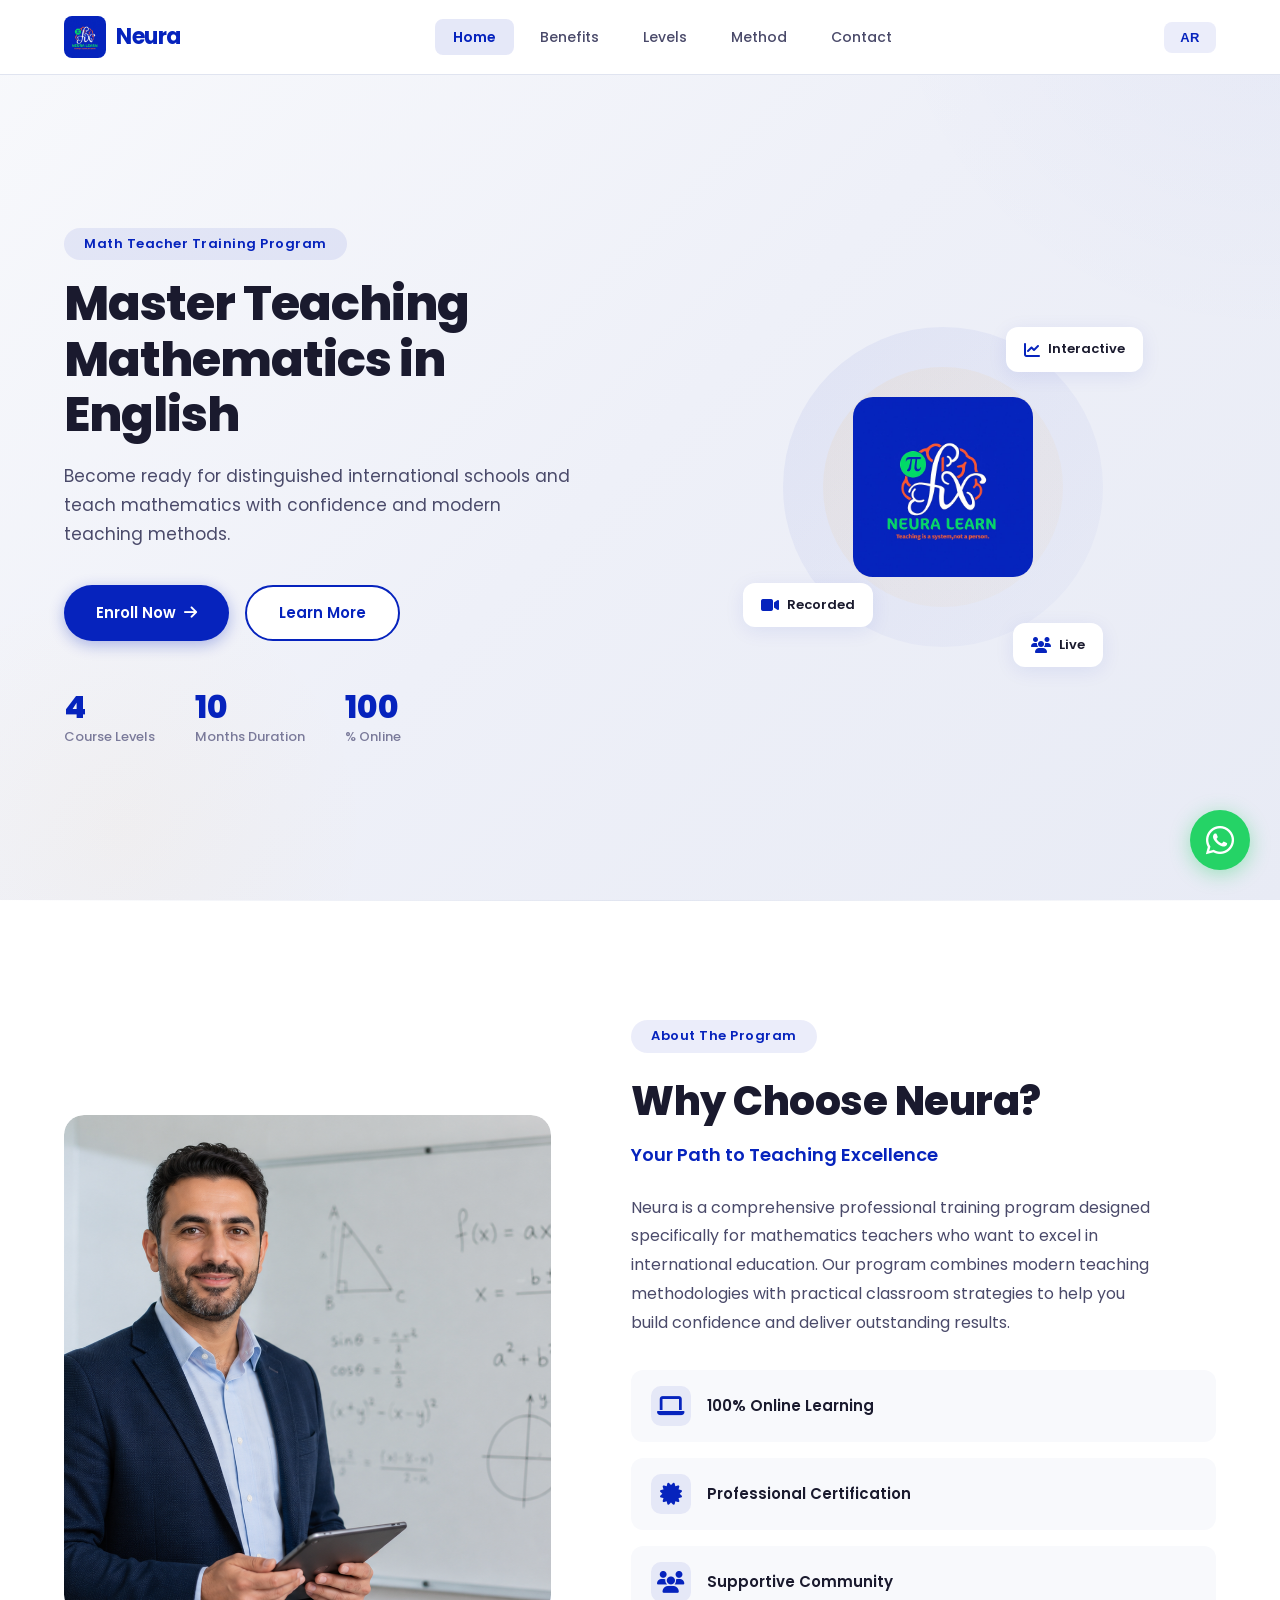
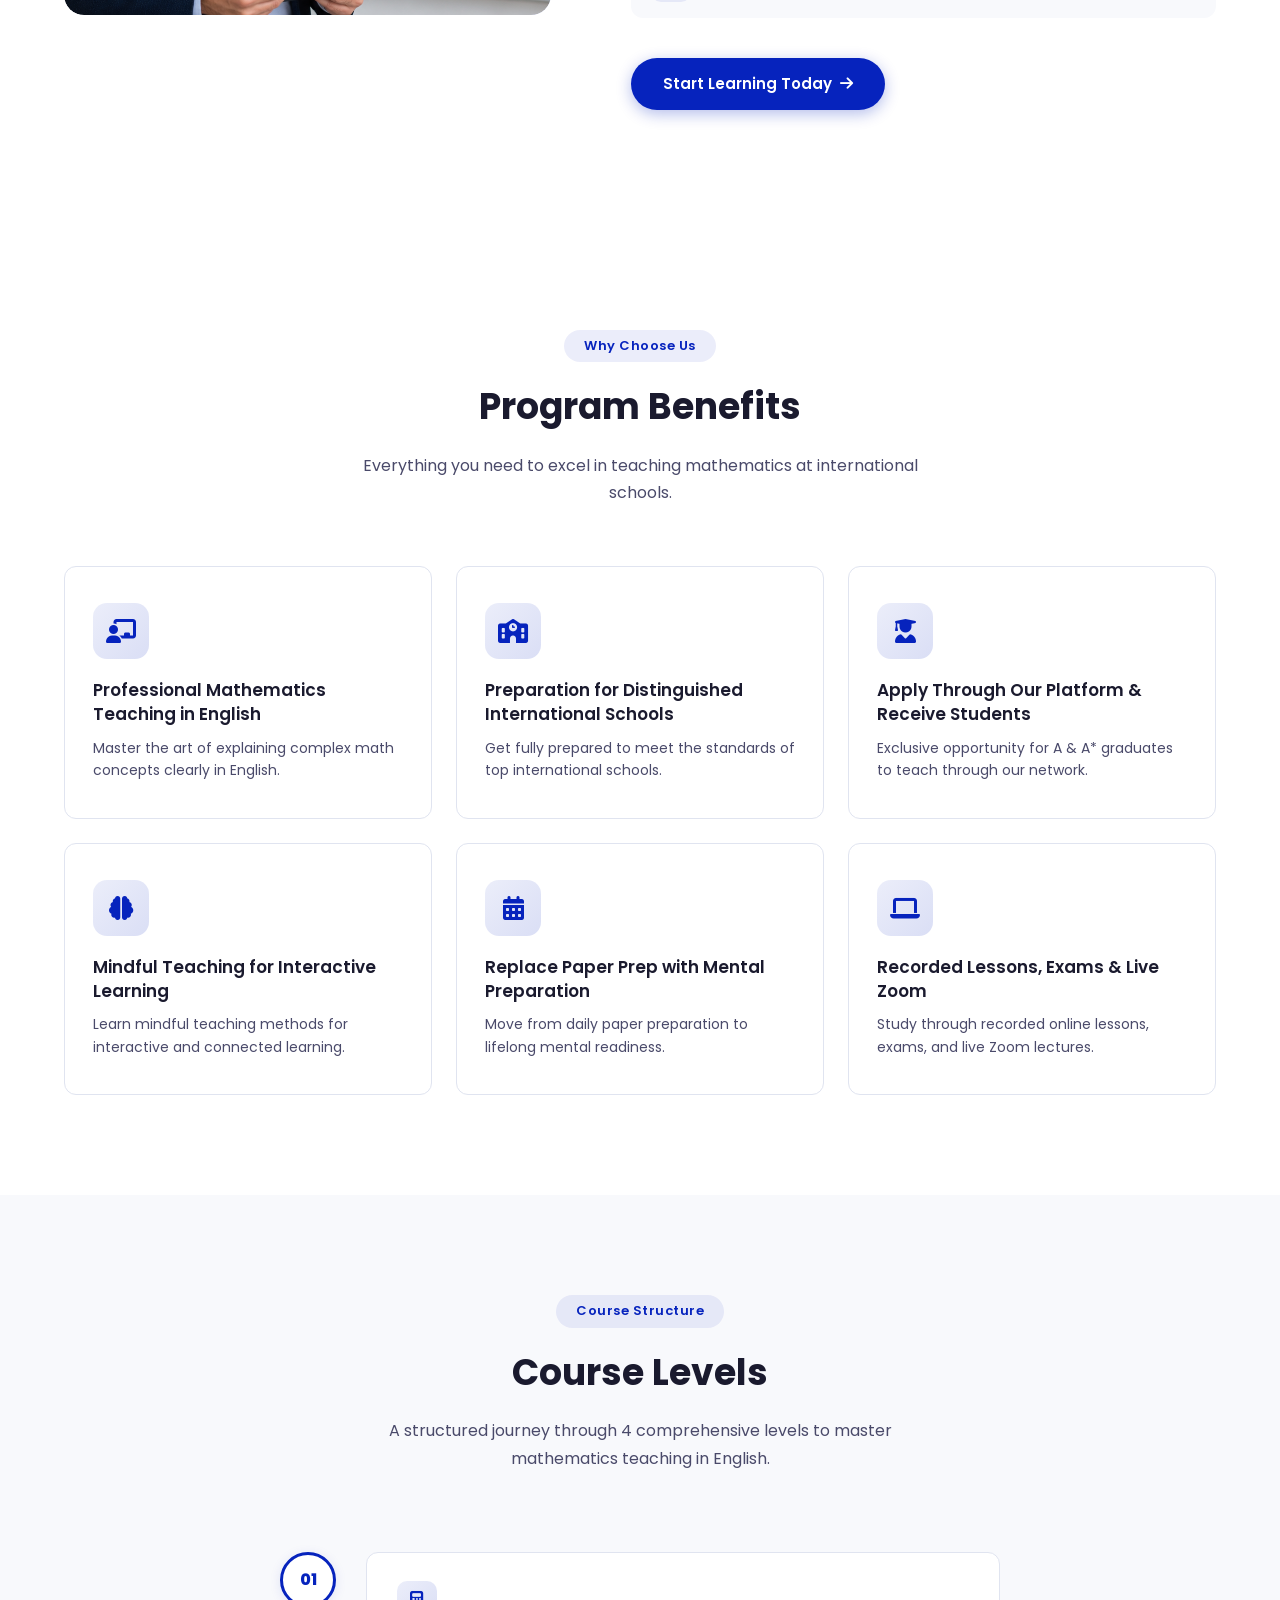
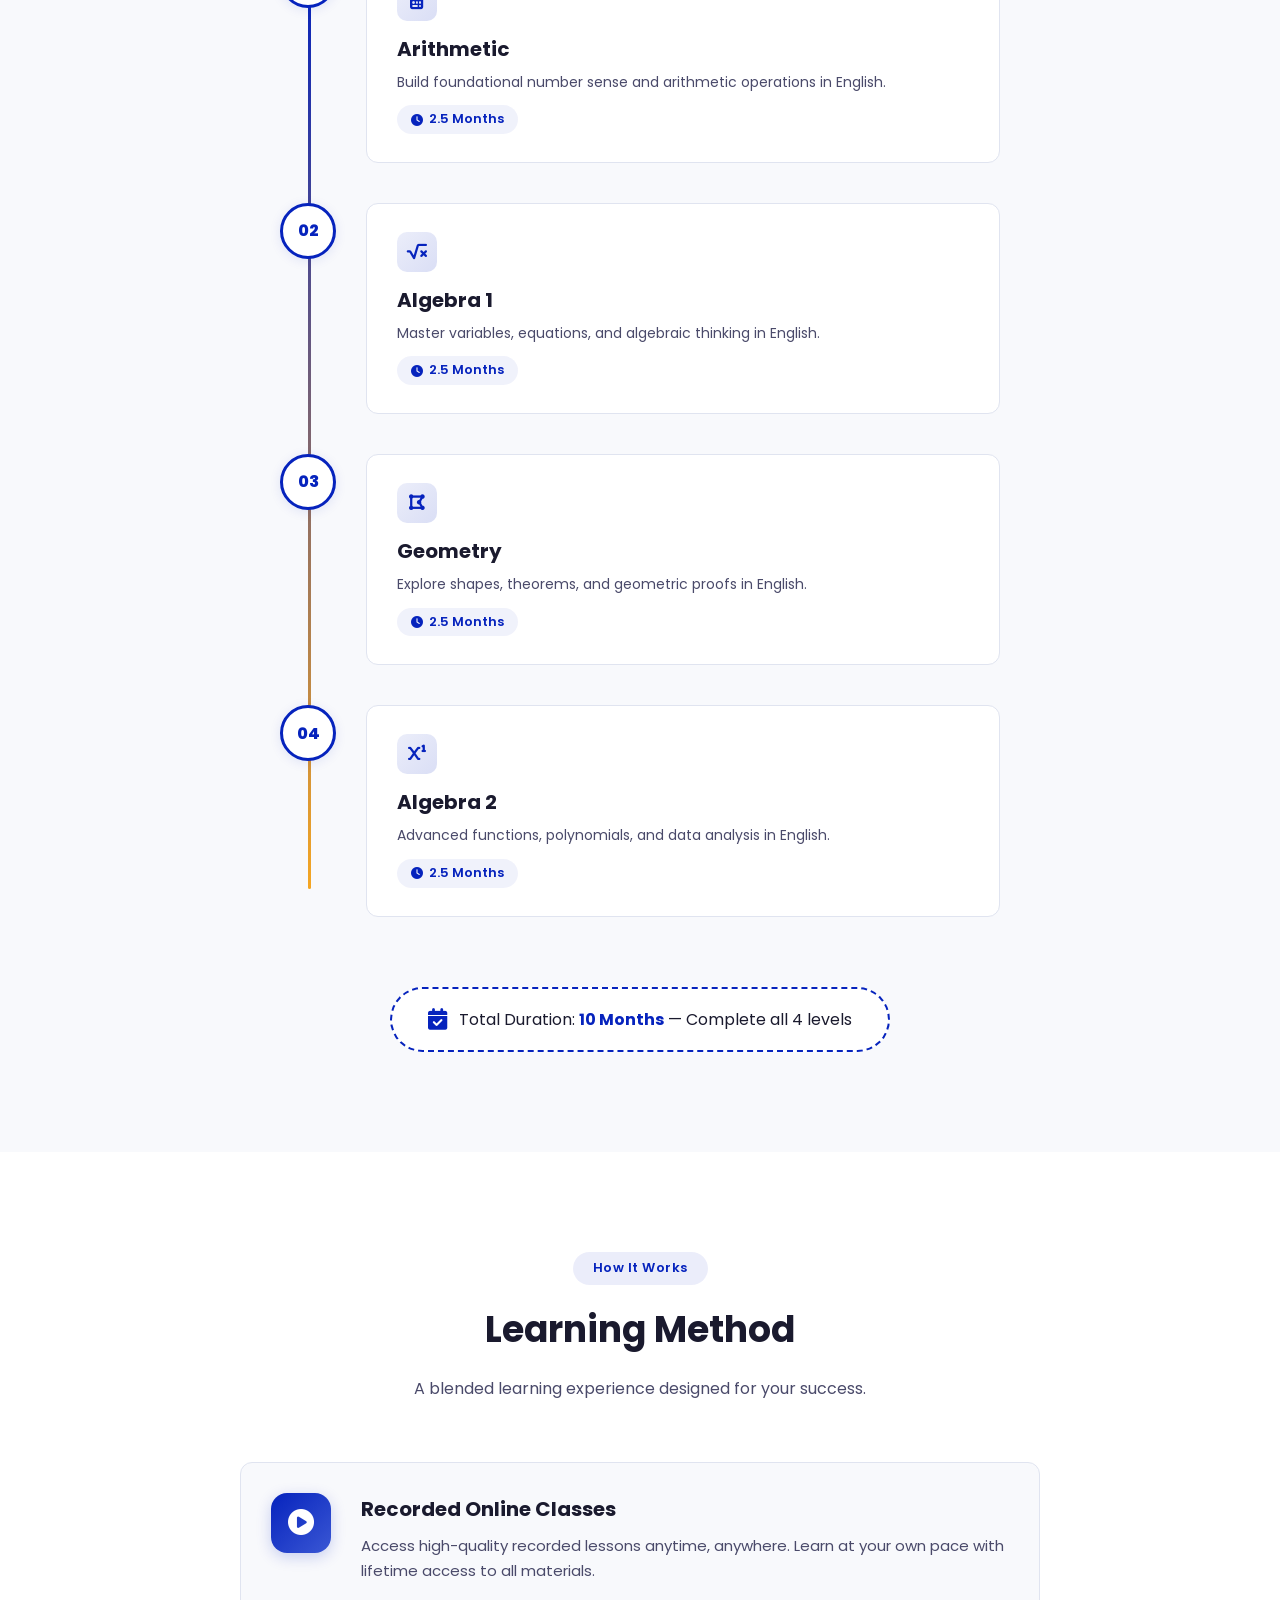
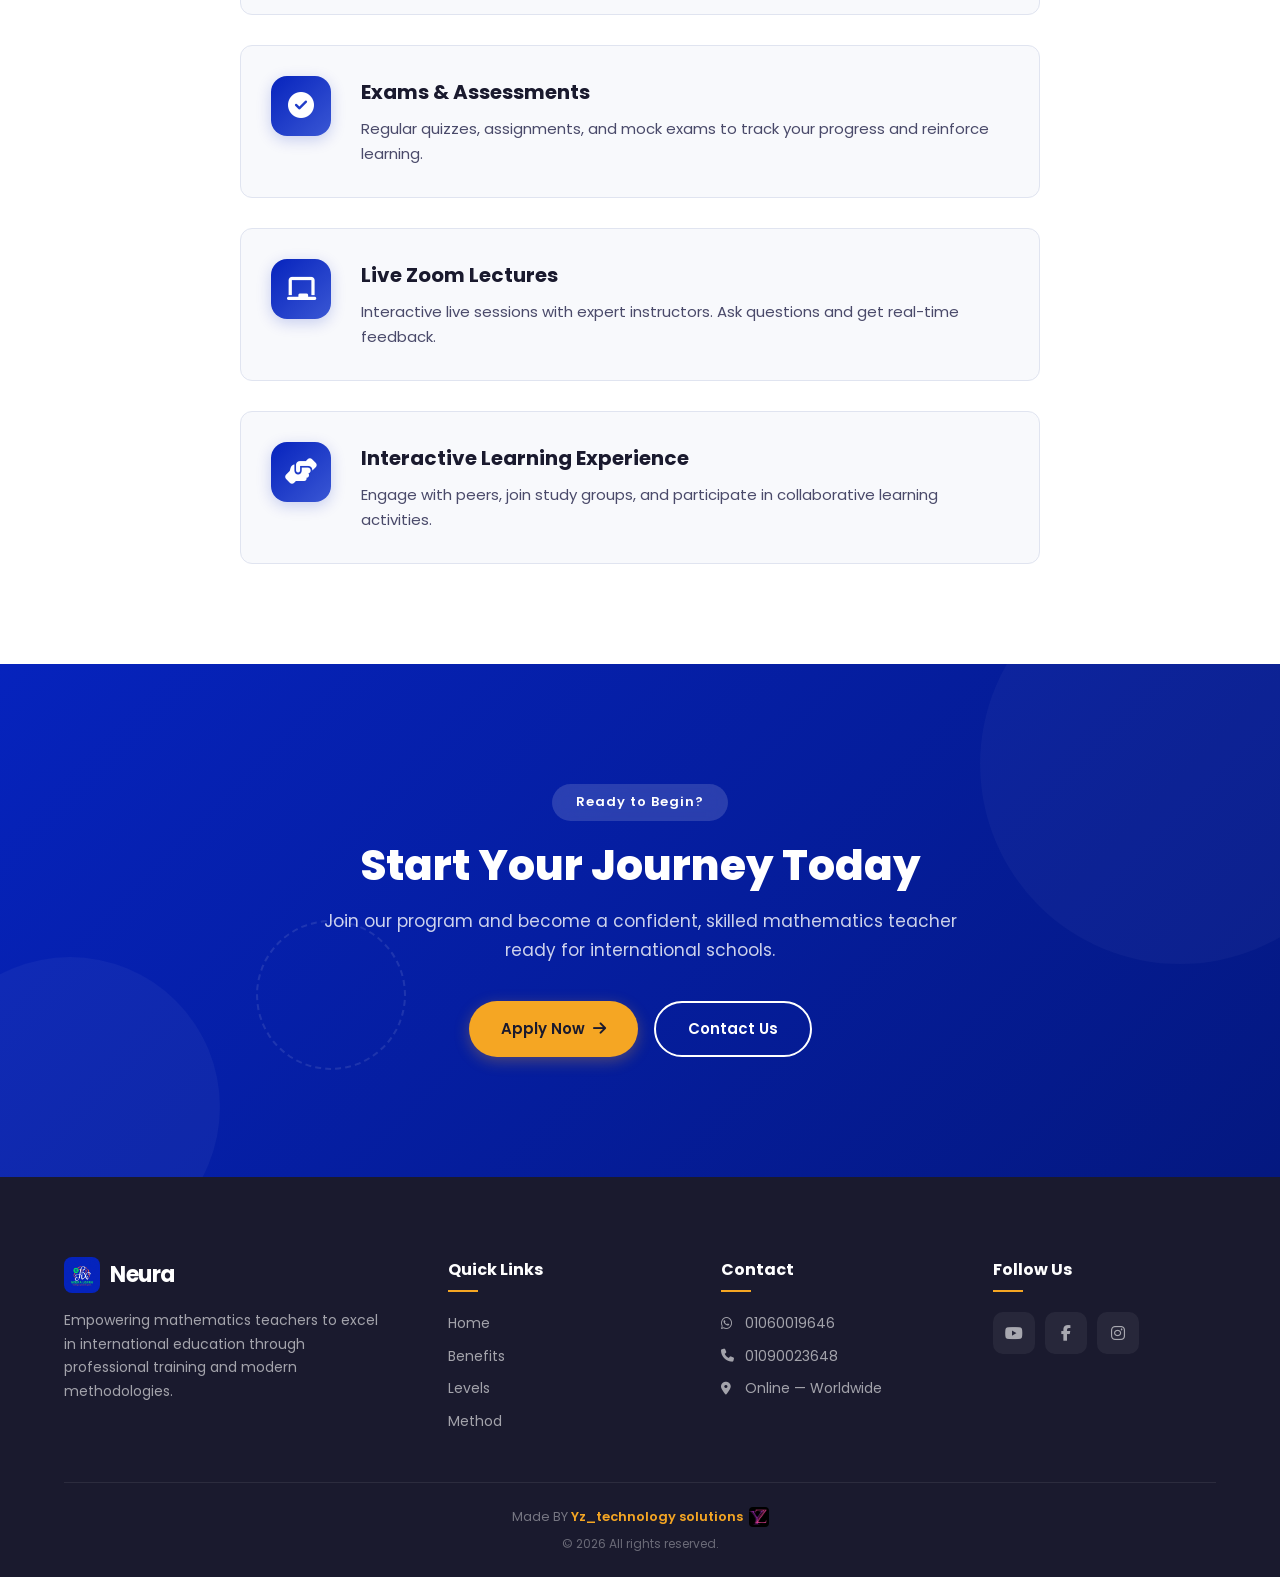
==== commit 2fcb4c10: "update contact information and add teacher section with styling" ====
--- a/index.html
+++ b/index.html
@@ -11,6 +11,7 @@
   <link rel="stylesheet" href="css/style.css">
   <link rel="stylesheet" href="navbar/navbar.css">
   <link rel="stylesheet" href="hero/hero.css">
+  <link rel="stylesheet" href="teacher/teacher.css">
   <link rel="stylesheet" href="benefits/benefits.css">
   <link rel="stylesheet" href="levels/levels.css">
   <link rel="stylesheet" href="method/method.css">
@@ -20,18 +21,20 @@
 <body>
   <div id="section-navbar"></div>
   <div id="section-hero"></div>
+  <div id="section-teacher"></div>
   <div id="section-benefits"></div>
   <div id="section-levels"></div>
   <div id="section-method"></div>
   <div id="section-cta"></div>
   <div id="section-footer"></div>
 
-  <a href="https://wa.me/201090023648" target="_blank" class="floating-whatsapp" aria-label="WhatsApp">
+  <a href="https://wa.me/201060019646" target="_blank" class="floating-whatsapp" aria-label="WhatsApp">
     <i class="fab fa-whatsapp"></i>
   </a>
 
   <script src="navbar/navbar.js"></script>
   <script src="hero/hero.js"></script>
+  <script src="teacher/teacher.js"></script>
   <script src="benefits/benefits.js"></script>
   <script src="levels/levels.js"></script>
   <script src="method/method.js"></script>
--- a/navbar/navbar.css
+++ b/navbar/navbar.css
@@ -149,7 +149,9 @@
     left: 0;
     right: 0;
     bottom: 0;
-    background: var(--white);
+    background: rgba(255, 255, 255, 0.98);
+    backdrop-filter: blur(15px);
+    -webkit-backdrop-filter: blur(15px);
     flex-direction: column;
     justify-content: flex-start;
     padding: 40px 24px;
@@ -158,6 +160,7 @@
     opacity: 0;
     transition: transform 0.4s ease, opacity 0.4s ease;
     z-index: 999;
+    overflow-y: auto;
   }
 
   body.lang-arabic .nav-links {
--- a/teacher/teacher.css
+++ b/teacher/teacher.css
@@ -0,0 +1,272 @@
+.teacher-section {
+  padding: 100px 0;
+  background: var(--white);
+  position: relative;
+  overflow: hidden;
+}
+
+.teacher-section::before {
+  content: '';
+  position: absolute;
+  top: 0;
+  left: 0;
+  right: 0;
+  height: 1px;
+  background: linear-gradient(90deg, transparent, var(--border), transparent);
+}
+
+.teacher-container {
+  position: relative;
+  z-index: 1;
+}
+
+.teacher-content {
+  display: grid;
+  grid-template-columns: 1fr 1.2fr;
+  gap: 80px;
+  align-items: center;
+}
+
+.teacher-image {
+  position: relative;
+}
+
+.teacher-image-wrapper {
+  position: relative;
+  border-radius: var(--radius-lg);
+  overflow: hidden;
+}
+
+.teacher-img {
+  width: 100%;
+  height: 500px;
+  object-fit: cover;
+  border-radius: var(--radius-lg);
+  position: relative;
+  z-index: 2;
+  box-shadow: var(--shadow-hover);
+  transition: var(--transition);
+}
+
+.teacher-image-wrapper:hover .teacher-img {
+  transform: scale(1.02);
+}
+
+.teacher-image-bg {
+  position: absolute;
+  top: 20px;
+  left: 20px;
+  right: -20px;
+  bottom: -20px;
+  background: linear-gradient(135deg, var(--primary), var(--primary-light));
+  border-radius: var(--radius-lg);
+  z-index: 1;
+  opacity: 0.15;
+}
+
+.teacher-info {
+  padding: 20px 0;
+}
+
+.teacher-name {
+  font-size: 40px;
+  font-weight: 800;
+  color: var(--text-dark);
+  margin-bottom: 8px;
+  letter-spacing: -0.5px;
+}
+
+body.lang-arabic .teacher-name {
+  font-family: 'Tajawal', sans-serif;
+  font-weight: 800;
+  letter-spacing: 0;
+}
+
+.teacher-title {
+  font-size: 18px;
+  color: var(--primary);
+  font-weight: 600;
+  margin-bottom: 24px;
+}
+
+body.lang-arabic .teacher-title {
+  font-family: 'Tajawal', sans-serif;
+}
+
+.teacher-description {
+  font-size: 16px;
+  line-height: 1.8;
+  color: var(--text-gray);
+  margin-bottom: 32px;
+  max-width: 520px;
+}
+
+body.lang-arabic .teacher-description {
+  font-family: 'Tajawal', sans-serif;
+}
+
+.teacher-features {
+  display: flex;
+  flex-direction: column;
+  gap: 16px;
+  margin-bottom: 40px;
+}
+
+.teacher-feature {
+  display: flex;
+  align-items: center;
+  gap: 16px;
+  padding: 16px 20px;
+  background: var(--bg-light);
+  border-radius: var(--radius);
+  transition: var(--transition);
+}
+
+.teacher-feature:hover {
+  background: rgba(6, 35, 189, 0.06);
+  transform: translateX(8px);
+}
+
+body.lang-arabic .teacher-feature:hover {
+  transform: translateX(-8px);
+}
+
+.teacher-feature i {
+  font-size: 22px;
+  color: var(--primary);
+  width: 40px;
+  height: 40px;
+  display: flex;
+  align-items: center;
+  justify-content: center;
+  background: rgba(6, 35, 189, 0.08);
+  border-radius: 10px;
+  flex-shrink: 0;
+}
+
+.teacher-feature span {
+  font-size: 15px;
+  font-weight: 600;
+  color: var(--text-dark);
+}
+
+body.lang-arabic .teacher-feature span {
+  font-family: 'Tajawal', sans-serif;
+}
+
+.teacher-cta .btn {
+  min-width: 220px;
+}
+
+@media (max-width: 1024px) {
+  .teacher-content {
+    gap: 50px;
+  }
+
+  .teacher-img {
+    height: 420px;
+  }
+
+  .teacher-name {
+    font-size: 34px;
+  }
+}
+
+@media (max-width: 768px) {
+  .teacher-section {
+    padding: 70px 0;
+  }
+
+  .teacher-content {
+    grid-template-columns: 1fr;
+    gap: 40px;
+    text-align: center;
+  }
+
+  .teacher-image {
+    max-width: 350px;
+    margin: 0 auto;
+  }
+
+  .teacher-img {
+    height: 380px;
+  }
+
+  .teacher-image-bg {
+    top: 15px;
+    left: 15px;
+    right: -15px;
+    bottom: -15px;
+  }
+
+  .teacher-name {
+    font-size: 30px;
+  }
+
+  .teacher-title {
+    font-size: 16px;
+  }
+
+  .teacher-description {
+    font-size: 15px;
+    max-width: 100%;
+  }
+
+  .teacher-features {
+    align-items: center;
+  }
+
+  .teacher-feature {
+    width: 100%;
+    max-width: 350px;
+  }
+
+  .teacher-feature:hover {
+    transform: translateY(-4px);
+  }
+
+  body.lang-arabic .teacher-feature:hover {
+    transform: translateY(-4px);
+  }
+}
+
+@media (max-width: 480px) {
+  .teacher-section {
+    padding: 50px 0;
+  }
+
+  .teacher-img {
+    height: 300px;
+  }
+
+  .teacher-name {
+    font-size: 26px;
+  }
+
+  .teacher-title {
+    font-size: 14px;
+  }
+
+  .teacher-description {
+    font-size: 14px;
+  }
+
+  .teacher-feature {
+    padding: 12px 16px;
+  }
+
+  .teacher-feature i {
+    font-size: 18px;
+    width: 36px;
+    height: 36px;
+  }
+
+  .teacher-feature span {
+    font-size: 14px;
+  }
+
+  .teacher-cta .btn {
+    width: 100%;
+    min-width: auto;
+  }
+}
